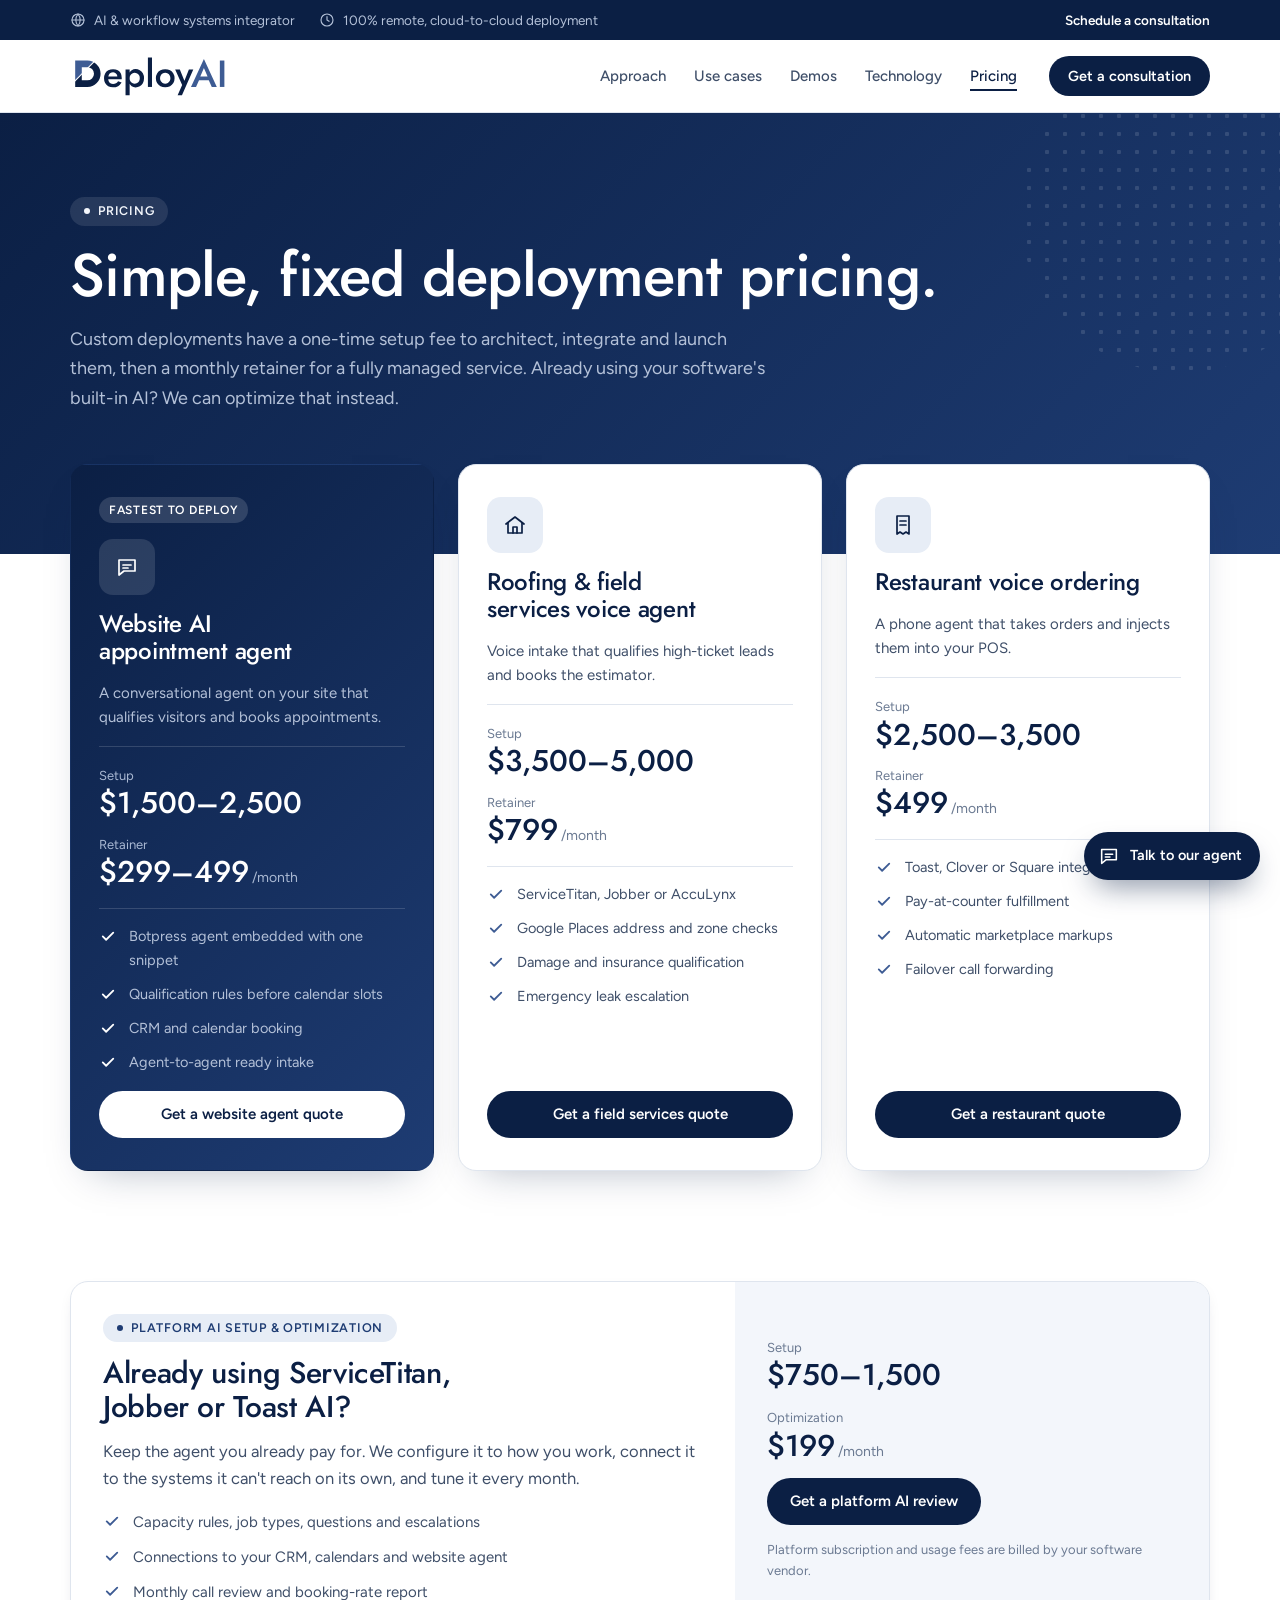
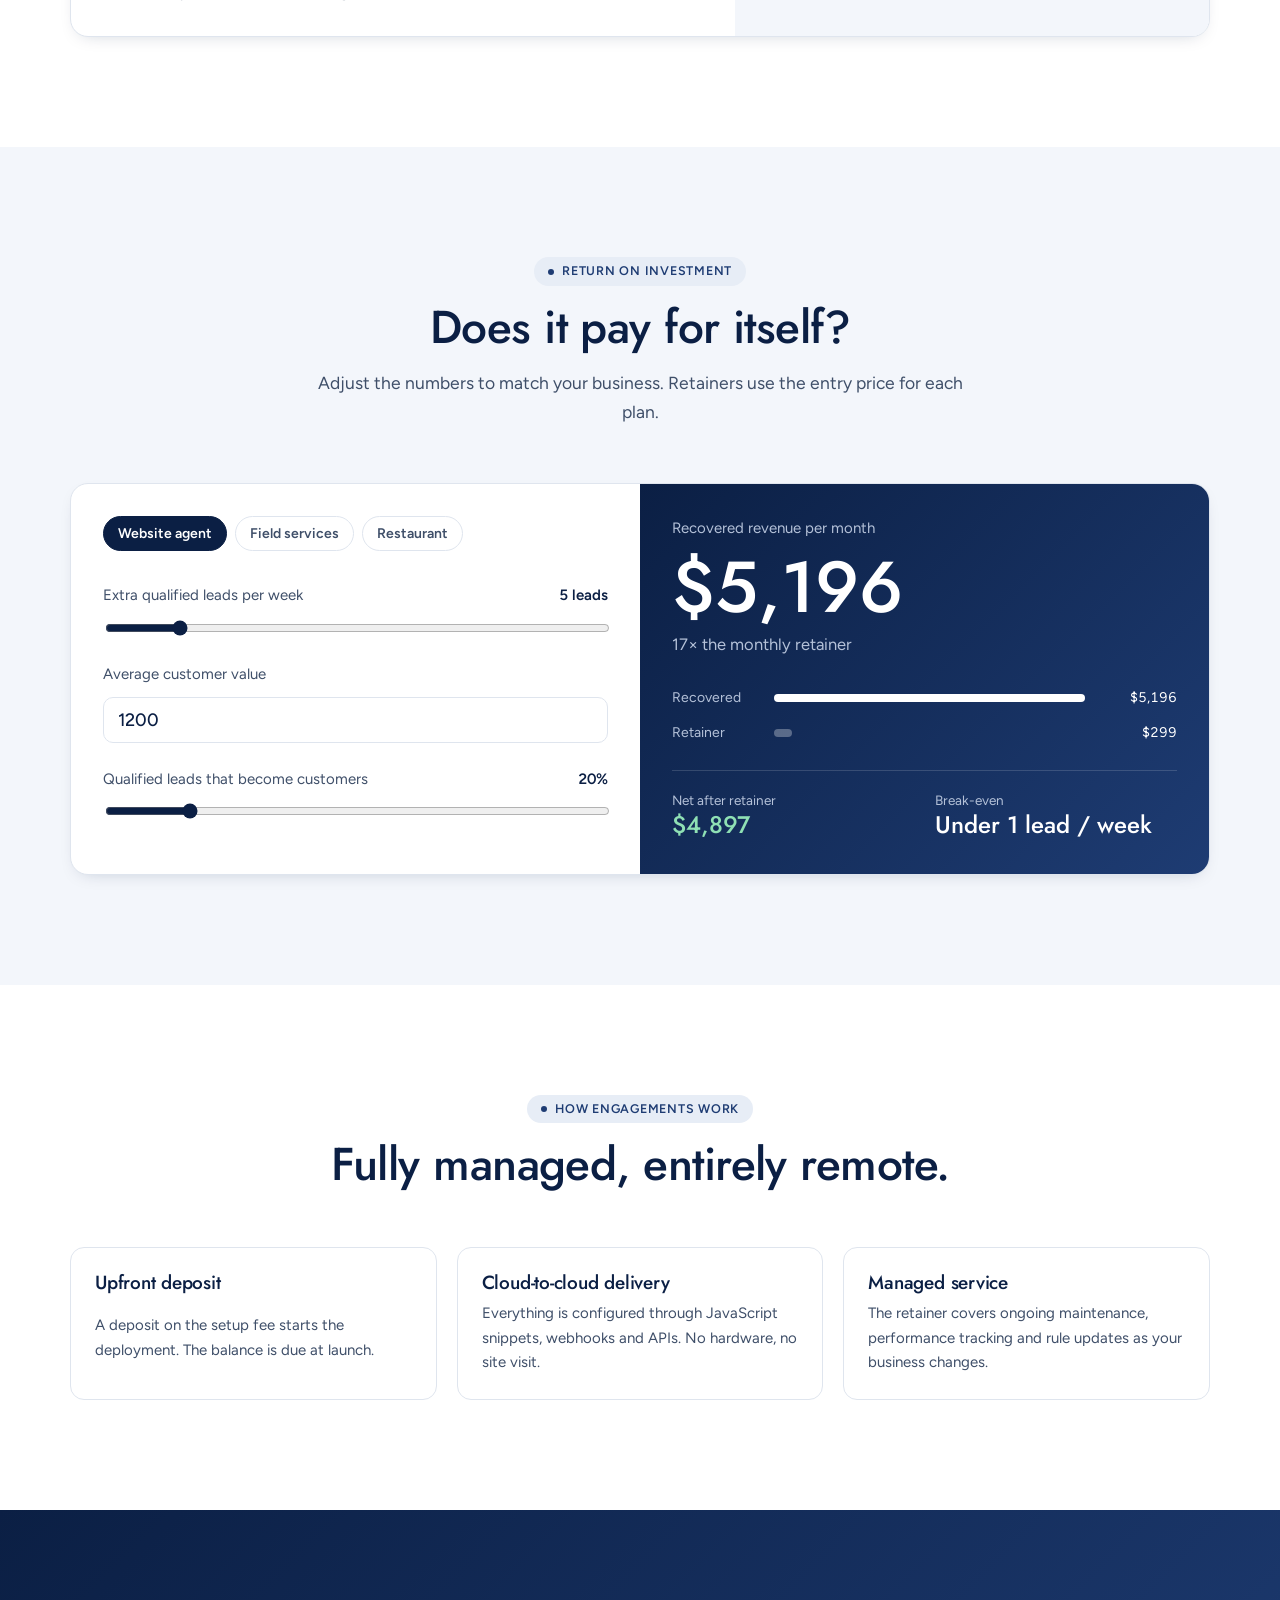
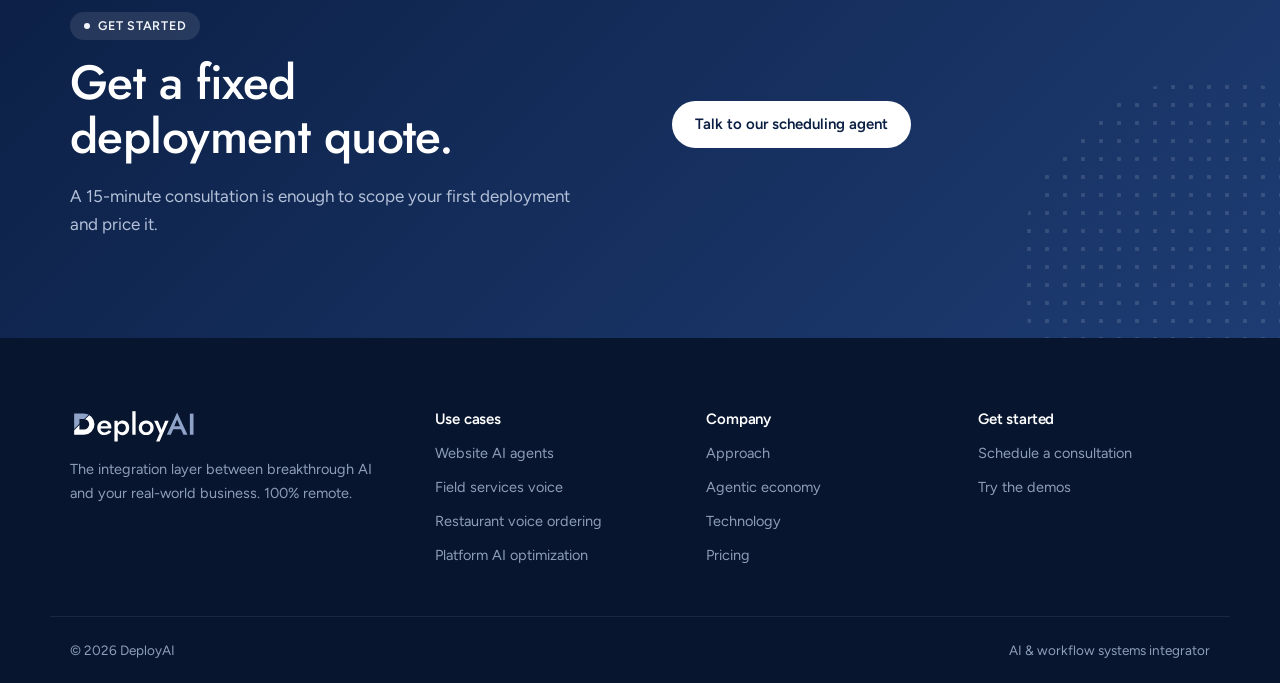
==== pricing.html @ 4a36bbd8 "Add DeployAI website pages, styles, script and README" ====
<!doctype html>
<html lang="en">
<head>
<meta charset="utf-8">
<meta name="viewport" content="width=device-width, initial-scale=1">
<title>Pricing · DeployAI</title>
<meta name="description" content="DeployAI pricing: a one-time setup fee and a monthly retainer for website AI agents and voice agents.">
<link rel="preconnect" href="https://fonts.googleapis.com">
<link rel="preconnect" href="https://fonts.gstatic.com" crossorigin>
<link rel="stylesheet" href="https://fonts.googleapis.com/css2?family=Jost:wght@400..600&family=Figtree:wght@400;500;600&family=Courier+Prime:wght@400;700&display=swap">
<link rel="stylesheet" href="styles.css">
<link rel="icon" href="favicon.ico" sizes="any">
<link rel="icon" type="image/svg+xml" href="assets/deployai-mark.svg">
<link rel="apple-touch-icon" href="assets/apple-touch-icon.png">
<meta name="theme-color" content="#0B1F44">
<meta property="og:site_name" content="DeployAI">
<meta property="og:type" content="website">
<meta property="og:title" content="Pricing · DeployAI">
<meta property="og:description" content="DeployAI pricing: a one-time setup fee and a monthly retainer for website AI agents and voice agents.">
<meta property="og:image" content="https://nglungfai.github.io/deployai/assets/og-image.png">
<meta name="twitter:card" content="summary_large_image">
</head>
<body>
<svg width="0" height="0" style="position:absolute" aria-hidden="true">
  <symbol id="i-arch" viewBox="0 0 24 24"><rect x="3" y="4" width="18" height="16" rx="2"/><path d="M3 9h18M9 9v11"/></symbol>
  <symbol id="i-plug" viewBox="0 0 24 24"><path d="M9 3v5M15 3v5M6 8h12v3a6 6 0 0 1-12 0zM12 17v4"/></symbol>
  <symbol id="i-graph" viewBox="0 0 24 24"><circle cx="5" cy="6" r="2"/><circle cx="5" cy="18" r="2"/><circle cx="19" cy="12" r="2.5"/><path d="M7 6.5l9.8 4.6M7 17.5l9.8-4.6"/></symbol>
  <symbol id="i-gauge" viewBox="0 0 24 24"><path d="M4 18a8 8 0 1 1 16 0"/><path d="M12 18l4-6"/></symbol>
  <symbol id="i-chat" viewBox="0 0 24 24"><path d="M4 5h16v11H9l-5 4z"/><path d="M8 10h8M8 13h5"/></symbol>
  <symbol id="i-phone" viewBox="0 0 24 24"><path d="M5 3h4l2 5-2.5 1.5a11 11 0 0 0 6 6L16 13l5 2v4a2 2 0 0 1-2 2A16 16 0 0 1 3 5a2 2 0 0 1 2-2z"/></symbol>
  <symbol id="i-home" viewBox="0 0 24 24"><path d="M3 11l9-7 9 7"/><path d="M5 10v10h14V10"/><path d="M10 20v-6h4v6"/></symbol>
  <symbol id="i-receipt" viewBox="0 0 24 24"><path d="M6 3h12v18l-3-2-3 2-3-2-3 2z"/><path d="M9 8h6M9 12h6"/></symbol>
  <symbol id="i-check" viewBox="0 0 24 24"><path d="M5 12.5l4.5 4.5L19 7.5"/></symbol>
  <symbol id="i-agent" viewBox="0 0 24 24"><rect x="2.5" y="7" width="7" height="10" rx="2"/><rect x="14.5" y="7" width="7" height="10" rx="2"/><path d="M9.5 10h5M9.5 14h5"/></symbol>
  <symbol id="i-calendar" viewBox="0 0 24 24"><rect x="3" y="5" width="18" height="16" rx="2"/><path d="M3 10h18M8 3v4M16 3v4"/></symbol>
  <symbol id="i-cpu" viewBox="0 0 24 24"><rect x="6" y="6" width="12" height="12" rx="2"/><path d="M9 2v4M15 2v4M9 18v4M15 18v4M2 9h4M2 15h4M18 9h4M18 15h4"/></symbol>
  <symbol id="i-layers" viewBox="0 0 24 24"><path d="M12 3l9 5-9 5-9-5z"/><path d="M3 13l9 5 9-5"/></symbol>
  <symbol id="i-clock" viewBox="0 0 24 24"><circle cx="12" cy="12" r="9"/><path d="M12 7v5l3 2"/></symbol>
  <symbol id="i-globe" viewBox="0 0 24 24"><circle cx="12" cy="12" r="9"/><path d="M3 12h18M12 3a14 14 0 0 1 0 18M12 3a14 14 0 0 0 0 18"/></symbol>
  <symbol id="i-down" viewBox="0 0 24 24"><path d="M12 4v16M6 14l6 6 6-6"/></symbol>
  <symbol id="i-voicemail" viewBox="0 0 24 24"><circle cx="6.5" cy="12" r="3.5"/><circle cx="17.5" cy="12" r="3.5"/><path d="M6.5 15.5h11"/></symbol>
</svg>

<div class="topbar"><div class="wrap">
  <span><svg class="ic"><use href="#i-globe"/></svg>AI &amp; workflow systems integrator</span>
  <span><svg class="ic"><use href="#i-clock"/></svg>100% remote, cloud-to-cloud deployment</span>
  <a href="index.html#book">Schedule a consultation</a>
</div></div>
<header class="nav">
  <div class="wrap">
    <a class="logo" href="index.html" aria-label="DeployAI home"><svg class="logo-svg" aria-hidden="true" focusable="false" xmlns="http://www.w3.org/2000/svg" viewBox="-6.0 -82.0 422.9 106.0"><defs><clipPath id="Anheavy"><path d="M0 0H52L0 52Z"/></clipPath><clipPath id="Bnheavy"><path d="M55 0H200V200H0V55Z"/></clipPath></defs><g transform="translate(-3.02 -78.08) scale(1.3462)"><path fill-rule="evenodd" d="M8 6H32A26 26 0 0 1 32 58H8ZM21 19H32A13 13 0 0 1 32 45H21Z" fill="#3E5C94" clip-path="url(#Anheavy)"/><path fill-rule="evenodd" d="M8 6H32A26 26 0 0 1 32 58H8ZM21 19H32A13 13 0 0 1 32 45H21Z" fill="#0B1F44" clip-path="url(#Bnheavy)"/></g><path d="M97.025 1.0Q104.97500000000001 1.0 110.70000000000002 -2.125Q116.42500000000001 -5.25 120.05000000000001 -11.450000000000001L110.72500000000001 -15.225000000000001Q108.55000000000001 -11.525 105.25000000000001 -9.7Q101.95000000000002 -7.875 97.525 -7.875Q93.32500000000002 -7.875 90.38750000000002 -9.7Q87.45000000000002 -11.525 85.93750000000001 -14.9875Q84.42500000000001 -18.45 84.45000000000002 -23.375Q84.525 -28.400000000000002 86.03750000000001 -31.800000000000004Q87.55000000000001 -35.2 90.41250000000001 -36.975Q93.275 -38.75 97.4 -38.75Q100.82500000000002 -38.75 103.36250000000001 -37.25Q105.9 -35.75 107.3375 -33.075Q108.775 -30.400000000000002 108.775 -26.725Q108.775 -26.025000000000002 108.45 -24.987500000000004Q108.125 -23.950000000000003 107.75 -23.35L111.10000000000001 -27.950000000000003H79.95000000000002V-20.5H120.35000000000001Q120.4 -20.925 120.4375 -21.8Q120.47500000000001 -22.675 120.47500000000001 -23.525000000000002Q120.47500000000001 -30.875 117.76250000000002 -36.1375Q115.05000000000001 -41.400000000000006 109.92500000000001 -44.2Q104.80000000000001 -47.0 97.525 -47.0Q90.22500000000001 -47.0 84.8125 -44.0375Q79.4 -41.075 76.4375 -35.6875Q73.47500000000001 -30.3 73.47500000000001 -23.0Q73.47500000000001 -15.8 76.4 -10.412500000000001Q79.325 -5.025 84.65 -2.0125Q89.97500000000001 1.0 97.025 1.0Z" fill="#0B1F44" transform="translate(10.68 0)"/><path d="M141.375 22.0V-46.0H130.5V22.0ZM179.5 -23.0Q179.5 -30.75 176.3875 -36.1375Q173.275 -41.525000000000006 168.2 -44.3875Q163.125 -47.25 157.075 -47.25Q151.25 -47.25 146.9 -44.2875Q142.55 -41.325 140.16250000000002 -35.9125Q137.775 -30.5 137.775 -23.0Q137.775 -15.600000000000001 140.16250000000002 -10.137500000000001Q142.55 -4.675 146.9 -1.7125Q151.25 1.25 157.075 1.25Q163.125 1.25 168.2 -1.6125000000000003Q173.275 -4.4750000000000005 176.3875 -9.912500000000001Q179.5 -15.350000000000001 179.5 -23.0ZM168.275 -23.0Q168.275 -18.400000000000002 166.3875 -15.175Q164.5 -11.950000000000001 161.375 -10.287500000000001Q158.25 -8.625 154.45 -8.625Q151.325 -8.625 148.3 -10.2625Q145.275 -11.9 143.325 -15.1125Q141.375 -18.325 141.375 -23.0Q141.375 -27.675 143.325 -30.887500000000003Q145.275 -34.1 148.3 -35.7375Q151.325 -37.375 154.45 -37.375Q158.25 -37.375 161.375 -35.712500000000006Q164.5 -34.050000000000004 166.3875 -30.837500000000002Q168.275 -27.625 168.275 -23.0Z" fill="#0B1F44" transform="translate(10.68 0)"/><path d="M189.775 -78.0V0.0H200.65V-78.0Z" fill="#0B1F44" transform="translate(10.68 0)"/><path d="M210.875 -23.0Q210.875 -15.975000000000001 214.1375 -10.537500000000001Q217.4 -5.1000000000000005 223.025 -2.0500000000000003Q228.65 1.0 235.675 1.0Q242.775 1.0 248.3625 -2.0500000000000003Q253.95 -5.1000000000000005 257.2125 -10.537500000000001Q260.475 -15.975000000000001 260.475 -23.0Q260.475 -30.125 257.2125 -35.525000000000006Q253.95 -40.925000000000004 248.3625 -43.97500000000001Q242.775 -47.025000000000006 235.675 -47.025000000000006Q228.65 -47.025000000000006 223.025 -43.97500000000001Q217.4 -40.925000000000004 214.1375 -35.525000000000006Q210.875 -30.125 210.875 -23.0ZM221.975 -23.0Q221.975 -27.3 223.7875 -30.5875Q225.6 -33.875 228.7 -35.7Q231.8 -37.525 235.675 -37.525Q239.55 -37.525 242.65 -35.7Q245.75 -33.875 247.5625 -30.5875Q249.375 -27.3 249.375 -23.0Q249.375 -18.7 247.5625 -15.45Q245.75 -12.200000000000001 242.65 -10.350000000000001Q239.55 -8.5 235.675 -8.5Q231.8 -8.5 228.7 -10.350000000000001Q225.6 -12.200000000000001 223.7875 -15.45Q221.975 -18.7 221.975 -23.0Z" fill="#0B1F44" transform="translate(10.68 0)"/><path d="M310.02500000000003 -46.0H298.40000000000003L284.00000000000006 -9.925L289.1 -9.625L274.40000000000003 -46.0H262.02500000000003L280.55 -5.375L268.52500000000003 22.0H280.02500000000003Z" fill="#0B1F44" transform="translate(10.68 0)"/><path d="M319.9 -18.0H356.9L354.65 -27.950000000000003H322.15ZM338.2 -50.2 349.35 -24.225 349.575 -21.3 359.075 0.0H372.45L338.2 -73.875L303.95 0.0H317.325L327.025 -21.925L327.2 -24.525000000000002Z" fill="#3E5C94" transform="translate(10.68 0)"/><path d="M380.45000000000005 -70.0V0.0H392.45000000000005V-70.0Z" fill="#3E5C94" transform="translate(10.68 0)"/></svg></a>
    <ul>
      <li><a href="index.html#approach">Approach</a></li>
      <li><a href="index.html#use-cases">Use cases</a></li>
      <li><a href="index.html#demos">Demos</a></li>
      <li><a href="index.html#technology">Technology</a></li>
      <li><a href="pricing.html" aria-current="page">Pricing</a></li>
    </ul>
    <a class="btn btn-navy" href="index.html#book">Get a consultation</a>
  </div>
</header>

<main>
<section class="page-hero on-navy">
  <div class="wrap">
    <span class="pill">Pricing</span>
    <h1>Simple, fixed deployment pricing.</h1>
    <p>Custom deployments have a one-time setup fee to architect, integrate and launch them, then a monthly retainer for a fully managed service. Already using your software's built-in AI? We can optimize that instead.</p>
  </div>
</section>

<section class="sec" style="padding-top:0">
  <div class="wrap">
    <div class="tiers">
      <article class="tier hi">
        <span class="flag">Fastest to deploy</span>
        <span class="tile"><svg class="ic"><use href="#i-chat"/></svg></span>
        <h2>Website AI appointment agent</h2>
        <p class="for">A conversational agent on your site that qualifies visitors and books appointments.</p>
        <div class="figs">
          <div><span>Setup</span><strong>$1,500–2,500</strong></div>
          <div><span>Retainer</span><strong>$299–499</strong><small> /month</small></div>
        </div>
        <ul>
          <li><svg class="ic"><use href="#i-check"/></svg>Botpress agent embedded with one snippet</li>
          <li><svg class="ic"><use href="#i-check"/></svg>Qualification rules before calendar slots</li>
          <li><svg class="ic"><use href="#i-check"/></svg>CRM and calendar booking</li>
          <li><svg class="ic"><use href="#i-check"/></svg>Agent-to-agent ready intake</li>
        </ul>
        <a class="btn btn-white" href="index.html#book">Get a website agent quote</a>
      </article>
      <article class="tier">
        <span class="tile"><svg class="ic"><use href="#i-home"/></svg></span>
        <h2>Roofing &amp; field services voice agent</h2>
        <p class="for">Voice intake that qualifies high-ticket leads and books the estimator.</p>
        <div class="figs">
          <div><span>Setup</span><strong>$3,500–5,000</strong></div>
          <div><span>Retainer</span><strong>$799</strong><small> /month</small></div>
        </div>
        <ul>
          <li><svg class="ic"><use href="#i-check"/></svg>ServiceTitan, Jobber or AccuLynx</li>
          <li><svg class="ic"><use href="#i-check"/></svg>Google Places address and zone checks</li>
          <li><svg class="ic"><use href="#i-check"/></svg>Damage and insurance qualification</li>
          <li><svg class="ic"><use href="#i-check"/></svg>Emergency leak escalation</li>
        </ul>
        <a class="btn btn-navy" href="index.html#book">Get a field services quote</a>
      </article>
      <article class="tier">
        <span class="tile"><svg class="ic"><use href="#i-receipt"/></svg></span>
        <h2>Restaurant voice ordering</h2>
        <p class="for">A phone agent that takes orders and injects them into your POS.</p>
        <div class="figs">
          <div><span>Setup</span><strong>$2,500–3,500</strong></div>
          <div><span>Retainer</span><strong>$499</strong><small> /month</small></div>
        </div>
        <ul>
          <li><svg class="ic"><use href="#i-check"/></svg>Toast, Clover or Square integration</li>
          <li><svg class="ic"><use href="#i-check"/></svg>Pay-at-counter fulfillment</li>
          <li><svg class="ic"><use href="#i-check"/></svg>Automatic marketplace markups</li>
          <li><svg class="ic"><use href="#i-check"/></svg>Failover call forwarding</li>
        </ul>
        <a class="btn btn-navy" href="index.html#book">Get a restaurant quote</a>
      </article>
    </div>
  </div>
</section>

<section class="sec" id="platform" style="padding-top:0">
  <div class="wrap">
    <article class="platform-card">
      <div class="pc-copy">
        <span class="pill">Platform AI setup &amp; optimization</span>
        <h2>Already using ServiceTitan, Jobber or Toast AI?</h2>
        <p>Keep the agent you already pay for. We configure it to how you work, connect it to the systems it can't reach on its own, and tune it every month.</p>
        <ul>
          <li><svg class="ic"><use href="#i-check"/></svg>Capacity rules, job types, questions and escalations</li>
          <li><svg class="ic"><use href="#i-check"/></svg>Connections to your CRM, calendars and website agent</li>
          <li><svg class="ic"><use href="#i-check"/></svg>Monthly call review and booking-rate report</li>
        </ul>
      </div>
      <div class="pc-price">
        <div><span>Setup</span><strong>$750–1,500</strong></div>
        <div><span>Optimization</span><strong>$199</strong><small> /month</small></div>
        <a class="btn btn-navy" href="index.html#book">Get a platform AI review</a>
        <p class="pc-note">Platform subscription and usage fees are billed by your software vendor.</p>
      </div>
    </article>
  </div>
</section>

<section class="sec tint" id="roi">
  <div class="wrap">
    <div class="center-head">
      <span class="pill">Return on investment</span>
      <h2>Does it pay for itself?</h2>
      <p>Adjust the numbers to match your business. Retainers use the entry price for each plan.</p>
    </div>
    <div class="roi-card" data-roi-state="positive">
      <div class="inputs">
        <div class="vtabs" role="group" aria-label="Choose a scenario">
          <button type="button" data-vt="website" aria-pressed="true">Website agent</button>
          <button type="button" data-vt="roofing" aria-pressed="false">Field services</button>
          <button type="button" data-vt="restaurant" aria-pressed="false">Restaurant</button>
        </div>
        <div class="field"><label for="roi-calls"><span data-roi-label="calls">Missed calls recovered per week</span> <output data-roi="calls-out"></output></label><input id="roi-calls" type="range" min="1" max="30" step="1"></div>
        <div class="field"><label for="roi-ticket"><span data-roi-label="ticket">Average ticket</span></label><input id="roi-ticket" type="number" min="0" inputmode="numeric"></div>
        <div class="field"><label for="roi-conv"><span data-roi-label="conv">Conversion</span> <output data-roi="conv-out"></output></label><input id="roi-conv" type="range" min="5" max="100" step="5"></div>
      </div>
      <div class="result">
        <p class="lbl">Recovered revenue per month</p>
        <div class="big" data-roi="recovered"></div>
        <p class="sub"><span data-roi="multiple"></span> the monthly retainer</p>
        <div class="bars">
          <div data-roi-bar="recovered"><span>Recovered</span><i></i><em data-roi="recovered"></em></div>
          <div data-roi-bar="retainer"><span>Retainer</span><i></i><em data-roi="retainer"></em></div>
        </div>
        <div class="kpis">
          <div><span>Net after retainer</span><strong data-roi="net"></strong></div>
          <div><span>Break-even</span><strong data-roi="breakeven"></strong></div>
        </div>
      </div>
    </div>
  </div>
</section>

<section class="sec" id="terms">
  <div class="wrap">
    <div class="center-head">
      <span class="pill">How engagements work</span>
      <h2>Fully managed, entirely remote.</h2>
    </div>
    <div class="terms">
      <div class="term"><h3>Upfront deposit</h3><p>A deposit on the setup fee starts the deployment. The balance is due at launch.</p></div>
      <div class="term"><h3>Cloud-to-cloud delivery</h3><p>Everything is configured through JavaScript snippets, webhooks and APIs. No hardware, no site visit.</p></div>
      <div class="term"><h3>Managed service</h3><p>The retainer covers ongoing maintenance, performance tracking and rule updates as your business changes.</p></div>
    </div>
  </div>
</section>

<section class="cta on-navy">
  <div class="wrap">
    <div class="copy">
      <span class="pill">Get started</span>
      <h2>Get a fixed deployment quote.</h2>
      <p>A 15-minute consultation is enough to scope your first deployment and price it.</p>
    </div>
    <div style="align-self:center"><a class="btn btn-white" href="index.html#book">Talk to our scheduling agent</a></div>
  </div>
</section>
</main>

<footer>
  <div class="wrap top">
    <div class="about"><a class="logo" href="index.html" aria-label="DeployAI home"><svg class="logo-svg" aria-hidden="true" focusable="false" xmlns="http://www.w3.org/2000/svg" viewBox="-6.0 -82.0 422.9 106.0"><defs><clipPath id="Afheavyw"><path d="M0 0H52L0 52Z"/></clipPath><clipPath id="Bfheavyw"><path d="M55 0H200V200H0V55Z"/></clipPath></defs><g transform="translate(-3.02 -78.08) scale(1.3462)"><path fill-rule="evenodd" d="M8 6H32A26 26 0 0 1 32 58H8ZM21 19H32A13 13 0 0 1 32 45H21Z" fill="#8EA3C7" clip-path="url(#Afheavyw)"/><path fill-rule="evenodd" d="M8 6H32A26 26 0 0 1 32 58H8ZM21 19H32A13 13 0 0 1 32 45H21Z" fill="#FFFFFF" clip-path="url(#Bfheavyw)"/></g><path d="M97.025 1.0Q104.97500000000001 1.0 110.70000000000002 -2.125Q116.42500000000001 -5.25 120.05000000000001 -11.450000000000001L110.72500000000001 -15.225000000000001Q108.55000000000001 -11.525 105.25000000000001 -9.7Q101.95000000000002 -7.875 97.525 -7.875Q93.32500000000002 -7.875 90.38750000000002 -9.7Q87.45000000000002 -11.525 85.93750000000001 -14.9875Q84.42500000000001 -18.45 84.45000000000002 -23.375Q84.525 -28.400000000000002 86.03750000000001 -31.800000000000004Q87.55000000000001 -35.2 90.41250000000001 -36.975Q93.275 -38.75 97.4 -38.75Q100.82500000000002 -38.75 103.36250000000001 -37.25Q105.9 -35.75 107.3375 -33.075Q108.775 -30.400000000000002 108.775 -26.725Q108.775 -26.025000000000002 108.45 -24.987500000000004Q108.125 -23.950000000000003 107.75 -23.35L111.10000000000001 -27.950000000000003H79.95000000000002V-20.5H120.35000000000001Q120.4 -20.925 120.4375 -21.8Q120.47500000000001 -22.675 120.47500000000001 -23.525000000000002Q120.47500000000001 -30.875 117.76250000000002 -36.1375Q115.05000000000001 -41.400000000000006 109.92500000000001 -44.2Q104.80000000000001 -47.0 97.525 -47.0Q90.22500000000001 -47.0 84.8125 -44.0375Q79.4 -41.075 76.4375 -35.6875Q73.47500000000001 -30.3 73.47500000000001 -23.0Q73.47500000000001 -15.8 76.4 -10.412500000000001Q79.325 -5.025 84.65 -2.0125Q89.97500000000001 1.0 97.025 1.0Z" fill="#FFFFFF" transform="translate(10.68 0)"/><path d="M141.375 22.0V-46.0H130.5V22.0ZM179.5 -23.0Q179.5 -30.75 176.3875 -36.1375Q173.275 -41.525000000000006 168.2 -44.3875Q163.125 -47.25 157.075 -47.25Q151.25 -47.25 146.9 -44.2875Q142.55 -41.325 140.16250000000002 -35.9125Q137.775 -30.5 137.775 -23.0Q137.775 -15.600000000000001 140.16250000000002 -10.137500000000001Q142.55 -4.675 146.9 -1.7125Q151.25 1.25 157.075 1.25Q163.125 1.25 168.2 -1.6125000000000003Q173.275 -4.4750000000000005 176.3875 -9.912500000000001Q179.5 -15.350000000000001 179.5 -23.0ZM168.275 -23.0Q168.275 -18.400000000000002 166.3875 -15.175Q164.5 -11.950000000000001 161.375 -10.287500000000001Q158.25 -8.625 154.45 -8.625Q151.325 -8.625 148.3 -10.2625Q145.275 -11.9 143.325 -15.1125Q141.375 -18.325 141.375 -23.0Q141.375 -27.675 143.325 -30.887500000000003Q145.275 -34.1 148.3 -35.7375Q151.325 -37.375 154.45 -37.375Q158.25 -37.375 161.375 -35.712500000000006Q164.5 -34.050000000000004 166.3875 -30.837500000000002Q168.275 -27.625 168.275 -23.0Z" fill="#FFFFFF" transform="translate(10.68 0)"/><path d="M189.775 -78.0V0.0H200.65V-78.0Z" fill="#FFFFFF" transform="translate(10.68 0)"/><path d="M210.875 -23.0Q210.875 -15.975000000000001 214.1375 -10.537500000000001Q217.4 -5.1000000000000005 223.025 -2.0500000000000003Q228.65 1.0 235.675 1.0Q242.775 1.0 248.3625 -2.0500000000000003Q253.95 -5.1000000000000005 257.2125 -10.537500000000001Q260.475 -15.975000000000001 260.475 -23.0Q260.475 -30.125 257.2125 -35.525000000000006Q253.95 -40.925000000000004 248.3625 -43.97500000000001Q242.775 -47.025000000000006 235.675 -47.025000000000006Q228.65 -47.025000000000006 223.025 -43.97500000000001Q217.4 -40.925000000000004 214.1375 -35.525000000000006Q210.875 -30.125 210.875 -23.0ZM221.975 -23.0Q221.975 -27.3 223.7875 -30.5875Q225.6 -33.875 228.7 -35.7Q231.8 -37.525 235.675 -37.525Q239.55 -37.525 242.65 -35.7Q245.75 -33.875 247.5625 -30.5875Q249.375 -27.3 249.375 -23.0Q249.375 -18.7 247.5625 -15.45Q245.75 -12.200000000000001 242.65 -10.350000000000001Q239.55 -8.5 235.675 -8.5Q231.8 -8.5 228.7 -10.350000000000001Q225.6 -12.200000000000001 223.7875 -15.45Q221.975 -18.7 221.975 -23.0Z" fill="#FFFFFF" transform="translate(10.68 0)"/><path d="M310.02500000000003 -46.0H298.40000000000003L284.00000000000006 -9.925L289.1 -9.625L274.40000000000003 -46.0H262.02500000000003L280.55 -5.375L268.52500000000003 22.0H280.02500000000003Z" fill="#FFFFFF" transform="translate(10.68 0)"/><path d="M319.9 -18.0H356.9L354.65 -27.950000000000003H322.15ZM338.2 -50.2 349.35 -24.225 349.575 -21.3 359.075 0.0H372.45L338.2 -73.875L303.95 0.0H317.325L327.025 -21.925L327.2 -24.525000000000002Z" fill="#8EA3C7" transform="translate(10.68 0)"/><path d="M380.45000000000005 -70.0V0.0H392.45000000000005V-70.0Z" fill="#8EA3C7" transform="translate(10.68 0)"/></svg></a><p>The integration layer between breakthrough AI and your real-world business. 100% remote.</p></div>
    <div><h4>Use cases</h4><ul><li><a href="index.html#use-cases">Website AI agents</a></li><li><a href="index.html#use-cases">Field services voice</a></li><li><a href="index.html#use-cases">Restaurant voice ordering</a></li><li><a href="index.html#platform-ai">Platform AI optimization</a></li></ul></div>
    <div><h4>Company</h4><ul><li><a href="index.html#approach">Approach</a></li><li><a href="index.html#a2a">Agentic economy</a></li><li><a href="index.html#technology">Technology</a></li><li><a href="pricing.html">Pricing</a></li></ul></div>
    <div><h4>Get started</h4><ul><li><a href="index.html#book">Schedule a consultation</a></li><li><a href="index.html#demos">Try the demos</a></li></ul></div>
  </div>
  <div class="wrap base"><span>© 2026 DeployAI</span><span>AI &amp; workflow systems integrator</span></div>
</footer>
<a class="launcher" href="index.html#book"><svg class="ic"><use href="#i-chat"/></svg>Talk to our agent</a>
<script src="deployai.js"></script>
</body>
</html>
---- styles.css ----
/* DeployAI v3: agency-style layout (rounded cards, centered section heads, angled navy band) in the navy-and-white scheme. */
:root{
  --navy:#0B1F44; --navy-2:#132B57; --navy-3:#1E3C73; --steel:#3E5C94;
  --bg:#FFFFFF; --tint:#F3F6FB; --tint-2:#E7EDF6; --line:#DFE5EE;
  --ink:#0B1F44; --text:#3F4F69; --muted:#6B7A92;
  --on-navy:#F3F6FB; --on-navy-muted:#B4C1D8;
  --ok:#1D7F52; --warn:#A85A16;
  --grad:linear-gradient(135deg,#0B1F44 0%,#1E3C73 100%);
  --shadow:0 18px 40px -22px rgba(11,31,68,.35);
  --shadow-sm:0 6px 18px -10px rgba(11,31,68,.25);
  --r:14px;
  --f-display:"Jost","Futura","Avenir Next","Century Gothic",sans-serif;
  --f-body:"Figtree",system-ui,-apple-system,"Segoe UI",sans-serif;
  --f-mono:"Courier Prime","Courier New",Courier,monospace;
  --wrap:1180px;
  color-scheme:light;
}
*{box-sizing:border-box}
[hidden]{display:none!important}
q{quotes:none}
html{scroll-behavior:smooth}
@media (prefers-reduced-motion:reduce){html{scroll-behavior:auto}*{animation:none!important;transition:none!important}}
body{margin:0;background:var(--bg);color:var(--text);font:16.5px/1.65 var(--f-body);-webkit-font-smoothing:antialiased}
a{color:inherit}
img,svg{max-width:100%}
h1,h2,h3,h4{font-family:var(--f-display);font-weight:500;color:var(--ink);line-height:1.12;margin:0;letter-spacing:-.012em;text-wrap:balance}
p{margin:0}
.wrap{max-width:var(--wrap);margin:0 auto;padding-left:max(20px,env(safe-area-inset-left,0px));padding-right:max(20px,env(safe-area-inset-right,0px))}
:focus-visible{outline:2px solid var(--steel);outline-offset:3px}
.ic{width:24px;height:24px;fill:none;stroke:currentColor;stroke-width:1.7;stroke-linecap:round;stroke-linejoin:round}

/* Buttons and pills */
.btn{display:inline-flex;align-items:center;gap:10px;font:600 15px/1 var(--f-body);padding:15px 22px;border-radius:999px;text-decoration:none;border:1.5px solid transparent;cursor:pointer;transition:background .15s,border-color .15s,transform .15s}
.btn:hover{transform:translateY(-1px)}
.btn-navy{background:var(--navy);color:#fff}.btn-navy:hover{background:var(--navy-3)}
.btn-line{border-color:var(--line);color:var(--ink);background:#fff}.btn-line:hover{border-color:var(--ink)}
.btn-white{background:#fff;color:var(--navy)}.btn-white:hover{background:var(--tint)}
.btn-ghost{border-color:rgba(255,255,255,.35);color:#fff}.btn-ghost:hover{border-color:#fff}
.pill{display:inline-flex;align-items:center;gap:8px;font:600 12.5px/1 var(--f-body);letter-spacing:.06em;text-transform:uppercase;color:var(--navy-3);background:var(--tint-2);padding:8px 14px;border-radius:999px}
.pill::before{content:"";width:6px;height:6px;border-radius:50%;background:currentColor}
.on-navy .pill{background:rgba(255,255,255,.1);color:var(--on-navy)}

/* Top bar + nav */
.topbar{background:var(--navy);color:var(--on-navy-muted);font-size:13.5px}
.topbar .wrap{display:flex;align-items:center;gap:24px;min-height:40px;flex-wrap:wrap}
.topbar span{display:inline-flex;align-items:center;gap:8px}
.topbar .ic{width:16px;height:16px}
.topbar a{margin-left:auto;color:#fff;font-weight:600;text-decoration:none}
@media (max-width:720px){.topbar span:nth-child(2){display:none}}
header.nav{position:sticky;top:0;z-index:30;background:rgba(255,255,255,.96);backdrop-filter:blur(8px);border-bottom:1px solid var(--line)}
.nav .wrap{display:flex;align-items:center;gap:32px;height:72px}
.logo{display:flex;align-items:center;gap:10px;font:500 25px/1 var(--f-display);letter-spacing:-.015em;color:var(--ink);text-decoration:none}
.logo svg{width:32px;height:32px;flex:none}
.logo .wave{stroke:#fff}
.nav ul{display:flex;gap:28px;list-style:none;margin:0 0 0 auto;padding:0;font-weight:500;font-size:15px;color:var(--text)}
.nav ul a{text-decoration:none}.nav ul a:hover,.nav ul a[aria-current="page"]{color:var(--ink)}
.nav ul a[aria-current="page"]{text-decoration:underline;text-underline-offset:8px;text-decoration-thickness:2px}
.nav .btn{padding:12px 18px;font-size:14.5px}
@media (max-width:980px){.nav ul{display:none}.nav .btn{margin-left:auto}}

/* Hero */
.hero{position:relative;overflow:hidden;background:linear-gradient(180deg,var(--tint) 0%,#fff 100%)}
.hero::before{content:"";position:absolute;right:-80px;top:40px;width:420px;height:420px;background-image:radial-gradient(var(--tint-2) 2px,transparent 2.5px);background-size:18px 18px;border-radius:50%;pointer-events:none}
.hero .wrap{position:relative;display:grid;grid-template-columns:1.05fr .95fr;gap:56px;align-items:center;padding-block:80px 150px}
@media (max-width:960px){.hero .wrap{grid-template-columns:1fr;padding-block:56px 120px}}
.hero h1{font-size:clamp(38px,5vw,62px);margin-top:20px}
.hero h1 .hl{background:linear-gradient(transparent 62%,var(--tint-2) 62%);padding-inline:2px}
.hero .sub{margin-top:22px;font-size:18.5px;max-width:56ch}
.hero .ctas{display:flex;gap:12px;flex-wrap:wrap;margin-top:34px}

/* Browser mockup with chat widget */
.mock{position:relative;min-width:0}
.browser{background:#fff;border-radius:16px;box-shadow:0 40px 80px -40px rgba(11,31,68,.45);border:1px solid var(--line);overflow:hidden}
.browser .bar{display:flex;align-items:center;gap:6px;padding:12px 14px;border-bottom:1px solid var(--line);background:var(--tint)}
.browser .bar i{width:10px;height:10px;border-radius:50%;background:var(--tint-2)}
.browser .bar span{margin-left:12px;flex:1;background:#fff;border:1px solid var(--line);border-radius:999px;font-size:12px;color:var(--muted);padding:4px 12px;white-space:nowrap;overflow:hidden;text-overflow:ellipsis}
.browser .page{position:relative;padding:22px;min-height:340px;background:linear-gradient(160deg,#fff 0%,var(--tint) 100%)}
.browser .fake{max-width:44%}
.browser .fake h5{margin:0;font:500 20px/1.2 var(--f-display);color:var(--ink);max-width:14ch}
.browser .fake .ln{height:8px;border-radius:4px;background:var(--tint-2);margin-top:10px;width:70%}
.browser .fake .ln.s{width:46%}
.browser .fake .old{margin-top:22px;border:1px dashed var(--line);border-radius:8px;padding:10px;font-size:11.5px;color:var(--muted)}
.widget{position:absolute;right:18px;bottom:18px;width:min(270px,78%);background:#fff;border-radius:14px;box-shadow:var(--shadow);border:1px solid var(--line);overflow:hidden;font-size:13px}
.widget header{background:var(--grad);color:#fff;padding:10px 12px;display:flex;align-items:center;gap:8px;font-weight:600}
.widget header b{width:8px;height:8px;border-radius:50%;background:#7AD3A2}
.widget ul{list-style:none;margin:0;padding:10px;display:grid;gap:7px}
.widget li{padding:7px 10px;border-radius:10px;max-width:88%;line-height:1.4}
.widget .b{background:var(--tint);color:var(--ink)}
.widget .u{background:var(--navy);color:#fff;justify-self:end}
.widget .slot{justify-self:start;border:1.5px solid var(--navy);color:var(--navy);font-weight:600;background:#fff}
.chip{position:absolute;display:flex;align-items:center;gap:10px;background:#fff;border-radius:12px;box-shadow:var(--shadow);padding:10px 14px;font-size:13px;color:var(--ink);font-weight:600;border:1px solid var(--line)}
.chip small{display:block;font-weight:500;color:var(--muted);font-size:12px}
.chip .dot{width:30px;height:30px;border-radius:8px;display:grid;place-items:center;background:var(--tint-2);color:var(--navy)}
.chip .dot .ic{width:18px;height:18px}
.chip.c1{left:-22px;top:-26px}
.chip.c2{left:20px;bottom:-26px}
@media (max-width:600px){.chip{display:none}.browser .fake{display:none}.browser .page{min-height:0;padding:14px}.widget{position:static;width:auto;box-shadow:none}}

/* Capability cards overlapping hero */
.caps{position:relative;z-index:2;margin-top:-96px}
.caps .grid{display:grid;grid-template-columns:repeat(4,minmax(0,1fr));gap:0;background:#fff;border-radius:var(--r);box-shadow:var(--shadow);overflow:hidden;border:1px solid var(--line)}
@media (max-width:960px){.caps .grid{grid-template-columns:1fr 1fr}}
@media (max-width:560px){.caps .grid{grid-template-columns:1fr}}
.cap{padding:30px 26px;border-right:1px solid var(--line);min-width:0}
.cap:last-child{border-right:0}
.cap .tile{width:52px;height:52px;border-radius:12px;display:grid;place-items:center;background:var(--tint-2);color:var(--navy)}
.cap h3{font-size:20px;margin-top:20px}
.cap p{margin-top:10px;font-size:15px}
.cap.hi{background:var(--grad);color:var(--on-navy-muted);border-color:transparent}
.cap.hi h3{color:#fff}
.cap.hi .tile{background:rgba(255,255,255,.12);color:#fff}
@media (max-width:960px){.cap{border-bottom:1px solid var(--line)}}

/* Section scaffolding */
.sec{padding-block:110px}
.sec.tint{background:var(--tint)}
.center-head{display:grid;justify-items:center;text-align:center;gap:16px;max-width:760px;margin:0 auto 56px}
.center-head h2,.split h2{font-size:clamp(30px,3.8vw,46px)}
.center-head p{max-width:62ch;font-size:17.5px}

/* About split */
.split{display:grid;grid-template-columns:1fr 1fr;gap:72px;align-items:center}
@media (max-width:960px){.split{grid-template-columns:1fr;gap:48px}}
.split .copy{display:grid;gap:18px;justify-items:start}
.split .copy > p{font-size:17px}
.checks{list-style:none;margin:6px 0 4px;padding:0;display:grid;gap:14px}
.checks li{display:grid;grid-template-columns:28px 1fr;gap:12px;align-items:start}
.checks .ok{width:28px;height:28px;border-radius:50%;background:var(--tint-2);color:var(--navy);display:grid;place-items:center}
.checks .ok .ic{width:16px;height:16px;stroke-width:2.4}
.checks b{color:var(--ink);font-weight:600;display:block}
.flow{position:relative;background:var(--tint);border-radius:20px;padding:34px;display:grid;gap:14px;min-width:0}
.flow .row{display:flex;flex-wrap:wrap;gap:8px}
.flow .lbl{font:600 12.5px var(--f-body);letter-spacing:.06em;text-transform:uppercase;color:var(--muted)}
.flow .tool{background:#fff;border:1px solid var(--line);border-radius:999px;padding:7px 13px;font-size:14px;color:var(--ink);font-weight:500}
.flow .layer{background:var(--grad);color:#fff;border-radius:14px;padding:20px 22px;display:grid;gap:6px;box-shadow:var(--shadow)}
.flow .layer strong{font:500 21px/1.2 var(--f-display)}
.flow .layer span{color:var(--on-navy-muted);font-size:14.5px}
.flow .arrow{justify-self:center;color:var(--steel)}
.flow .badge{position:absolute;right:-18px;top:-22px;background:#fff;border-radius:14px;box-shadow:var(--shadow);padding:14px 18px;display:grid;gap:2px;border:1px solid var(--line)}
.flow .badge strong{font:500 30px/1 var(--f-display);color:var(--ink)}
.flow .badge span{font-size:13px;color:var(--muted)}
@media (max-width:600px){.flow .badge{position:static;justify-self:start}}

/* Angled A2A band */
.a2a{position:relative;background:var(--tint)}
.a2a .grid{display:grid;grid-template-columns:1.05fr .95fr;min-height:480px}
@media (max-width:960px){.a2a .grid{grid-template-columns:1fr}}
.a2a .panel{background:var(--grad);color:var(--on-navy-muted);clip-path:polygon(0 0,100% 0,88% 100%,0 100%);padding-block:96px;padding-right:12%;padding-left:max(20px,calc((100vw - var(--wrap))/2 + 20px));display:grid;align-content:center;gap:20px}
@media (max-width:960px){.a2a .panel{clip-path:none;padding-right:max(20px,env(safe-area-inset-right,0px))}}
.a2a .panel h2{color:#fff;font-size:clamp(32px,4vw,50px)}
.a2a .panel p{font-size:17px;max-width:52ch}
.a2a .panel .stat{display:flex;gap:16px;align-items:center;margin-top:10px;padding-top:22px;border-top:1px solid rgba(255,255,255,.15)}
.a2a .panel .stat strong{font:500 40px/1 var(--f-display);color:#fff}
.a2a .panel .stat span{font-size:14.5px;max-width:30ch}
.a2a .items{display:grid;align-content:center;gap:34px;padding-block:72px;padding-left:40px;padding-right:max(20px,calc((100vw - var(--wrap))/2 + 20px))}
@media (max-width:960px){.a2a .items{padding-left:max(20px,env(safe-area-inset-left,0px))}}
.feat{display:grid;grid-template-columns:60px 1fr;gap:18px;align-items:start}
.feat .tile{width:60px;height:60px;border-radius:16px;background:#fff;box-shadow:var(--shadow-sm);display:grid;place-items:center;color:var(--navy)}
.feat h3{font-size:20px}
.feat p{margin-top:6px;font-size:15.5px}

/* Approach steps */
.steps{list-style:none;margin:0;padding:0;display:grid;grid-template-columns:repeat(3,minmax(0,1fr));gap:28px;position:relative}
.steps::before{content:"";position:absolute;top:44px;left:16%;right:16%;border-top:2px dashed var(--line)}
@media (max-width:860px){.steps{grid-template-columns:1fr}.steps::before{display:none}}
.step{position:relative;background:#fff;border:1px solid var(--line);border-radius:var(--r);padding:30px 28px;text-align:center;display:grid;justify-items:center;gap:14px;box-shadow:var(--shadow-sm)}
.step .num{width:88px;height:88px;border-radius:50%;background:var(--tint);display:grid;place-items:center;font:500 30px/1 var(--f-display);color:var(--navy);border:6px solid #fff;box-shadow:0 0 0 1px var(--line);margin-top:-74px}
.step h3{font-size:22px}
.step p{font-size:15.5px}
.step ul{list-style:none;margin:4px 0 0;padding:0;display:grid;gap:4px;font-size:14px;color:var(--muted)}

/* Use case cards */
.cases{display:grid;grid-template-columns:repeat(3,minmax(0,1fr));gap:24px}
@media (max-width:960px){.cases{grid-template-columns:1fr}}
.case{background:#fff;border:1px solid var(--line);border-radius:var(--r);padding:32px 28px;display:flex;flex-direction:column;gap:14px;box-shadow:var(--shadow-sm);min-width:0}
.case .tile{width:56px;height:56px;border-radius:14px;background:var(--tint-2);color:var(--navy);display:grid;place-items:center}
.case .tag{font:600 12px var(--f-body);letter-spacing:.06em;text-transform:uppercase;color:var(--muted)}
.case h3{font-size:22px}
.case .prob{font-size:15px}
.case ul{list-style:none;margin:4px 0 0;padding:16px 0 0;border-top:1px solid var(--line);display:grid;gap:9px;font-size:14.5px}
.case li{display:grid;grid-template-columns:18px 1fr;gap:8px}
.case li::before{content:"";width:7px;height:7px;border-radius:50%;background:var(--steel);margin-top:.6em}
.case .tools{font-size:13.5px;color:var(--muted)}
.case a.more{margin-top:auto;padding-top:10px;font-weight:600;color:var(--ink);text-underline-offset:4px}
.case.hi{background:var(--grad);border-color:transparent;color:var(--on-navy-muted);box-shadow:var(--shadow)}
.case.hi h3,.case.hi a.more{color:#fff}
.case.hi .tile{background:rgba(255,255,255,.12);color:#fff}
.case.hi .tag{color:#C9D5EA}
.case.hi ul{border-color:rgba(255,255,255,.15)}
.case.hi li::before{background:#fff}
.case.hi .tools{color:#9FB0CF}

/* Demos */
.demos{display:grid;grid-template-columns:.9fr 1.1fr;gap:28px;align-items:start}
@media (max-width:1000px){.demos{grid-template-columns:1fr}}
.panel-card{background:#fff;border:1px solid var(--line);border-radius:var(--r);box-shadow:var(--shadow-sm);overflow:hidden;min-width:0}
.panel-card > header{padding:20px 24px;border-bottom:1px solid var(--line);display:grid;gap:4px}
.panel-card > header h3{font-size:20px}
.panel-card > header p{font-size:14px;color:var(--muted)}
.chat{display:grid;grid-template-rows:auto 1fr auto}
.chat .top{display:flex;align-items:center;gap:10px;background:var(--grad);color:#fff;padding:12px 18px;font-weight:600;font-size:14.5px}
.chat .top b{width:9px;height:9px;border-radius:50%;background:#7AD3A2}
.chat .top span{margin-left:auto;font-weight:500;font-size:12.5px;color:var(--on-navy-muted)}
.chat ol{list-style:none;margin:0;padding:18px;display:grid;gap:10px;align-content:start;height:300px;overflow:auto;background:var(--tint)}
.msg{max-width:84%;padding:10px 14px;border-radius:14px;font-size:14.5px;line-height:1.45}
.msg.bot{background:#fff;color:var(--ink);border:1px solid var(--line);border-bottom-left-radius:4px;justify-self:start}
.msg.user{background:var(--navy);color:#fff;border-bottom-right-radius:4px;justify-self:end}
.msg.typing{display:flex;gap:4px;padding:13px 14px}
.msg.typing i{width:6px;height:6px;border-radius:50%;background:var(--muted);animation:blink 1s infinite}
.msg.typing i:nth-child(2){animation-delay:.15s}.msg.typing i:nth-child(3){animation-delay:.3s}
@keyframes blink{50%{opacity:.25}}
.chat .opts{display:flex;flex-wrap:wrap;gap:8px;padding:14px 18px;border-top:1px solid var(--line);min-height:64px;background:#fff}
.chat .opts button{font:600 14px var(--f-body);border:1.5px solid var(--navy);color:var(--navy);background:#fff;border-radius:999px;padding:8px 14px;cursor:pointer}
.chat .opts button:hover{background:var(--navy);color:#fff}
.chat .opts .restart{border-color:var(--line);color:var(--muted)}
.chat-rec{border-top:1px solid var(--line);padding:16px 18px;display:grid;gap:8px}
.chat-rec h4{font:600 13px var(--f-body);color:var(--muted);letter-spacing:.04em;text-transform:uppercase}
.chat-rec pre{margin:0;font:12.5px/1.5 var(--f-mono);color:var(--text);max-height:170px;overflow:auto;white-space:pre}
.chat-rec p{font-size:13.5px;color:var(--muted)}
.is-booked .chat-rec p{color:var(--ok);font-weight:600}

/* Voice demo */
.vtabs{display:flex;gap:8px;flex-wrap:wrap;padding:16px 24px 0}
.vtabs button{font:600 14px var(--f-body);border:1.5px solid var(--line);color:var(--text);background:#fff;border-radius:999px;padding:8px 14px;cursor:pointer}
.vtabs button[aria-pressed="true"]{background:var(--navy);border-color:var(--navy);color:#fff}
.demo{display:grid;grid-template-columns:1.25fr .75fr}
@media (max-width:760px){.demo{grid-template-columns:1fr}}
.demo-main{padding:20px 24px 24px;min-width:0}
.demo-bar{display:flex;align-items:center;gap:16px;flex-wrap:wrap}
.play{width:52px;height:52px;border-radius:50%;background:var(--navy);color:#fff;border:0;cursor:pointer;display:grid;place-items:center;flex:none;box-shadow:0 0 0 6px var(--tint-2)}
.play svg{width:18px;height:18px}.play .stop{display:none}
.is-playing .play .go{display:none}.is-playing .play .stop{display:block}
.demo-title{font:500 18px/1.25 var(--f-display);color:var(--ink)}
.demo-meta{font-size:13.5px;color:var(--muted)}
.track{flex-basis:100%;display:flex;align-items:center;gap:12px;font-size:13px;color:var(--muted);font-variant-numeric:tabular-nums}
.track .bar{flex:1;height:4px;border-radius:2px;background:var(--tint-2);overflow:hidden}
.track .bar i{display:block;height:100%;width:calc(var(--p,0)*100%);background:var(--navy);transition:width .4s}
.transcript{list-style:none;margin:18px 0 0;padding:0;display:grid;gap:4px;max-height:300px;overflow:auto}
.transcript .line{display:grid;grid-template-columns:112px 1fr;gap:14px;padding:8px 10px;border-radius:8px;font-size:14.5px;color:var(--muted);transition:background .2s,color .2s}
.transcript b{font-weight:600;font-size:13px}
.transcript .line[data-state="past"]{color:var(--text)}
.transcript .line[data-state="now"]{background:var(--tint);color:var(--ink)}
@media (max-width:560px){.transcript .line{grid-template-columns:1fr;gap:0}}
.demo-side{border-left:1px solid var(--line);padding:20px;display:flex;flex-direction:column;gap:10px;min-width:0;background:var(--tint)}
@media (max-width:760px){.demo-side{border-left:0;border-top:1px solid var(--line)}}
.demo-side h4{font:600 13px var(--f-body);color:var(--muted);letter-spacing:.04em;text-transform:uppercase}
.payload{margin:0;font:12px/1.5 var(--f-mono);color:var(--text);overflow:auto;max-height:300px;white-space:pre}
.status{font-size:13.5px;color:var(--muted);border-top:1px solid var(--line);padding-top:10px}
.is-done .status{color:var(--ok);font-weight:600}

/* Architecture */
.arch{display:grid;grid-template-columns:repeat(4,minmax(0,1fr));gap:20px}
@media (max-width:960px){.arch{grid-template-columns:1fr 1fr}}
@media (max-width:560px){.arch{grid-template-columns:1fr}}
.layer-card{background:#fff;border:1px solid var(--line);border-radius:var(--r);padding:26px;display:grid;gap:12px;align-content:start;min-width:0}
.layer-card .tile{width:48px;height:48px;border-radius:12px;background:var(--tint-2);color:var(--navy);display:grid;place-items:center}
.layer-card h3{font-size:19px}
.layer-card p{font-size:14.5px}
.layer-card .row{display:flex;flex-wrap:wrap;gap:6px}
.layer-card .row span{font-size:12.5px;font-weight:600;color:var(--ink);background:var(--tint);border-radius:999px;padding:5px 10px}
.layer-card.hi{background:var(--grad);border-color:transparent;color:var(--on-navy-muted)}
.layer-card.hi h3{color:#fff}
.layer-card.hi .tile{background:rgba(255,255,255,.12);color:#fff}
.layer-card.hi .row span{background:rgba(255,255,255,.12);color:#fff}

/* Knowledge graph */
.kg-box{margin-top:28px;background:#fff;border:1px solid var(--line);border-radius:var(--r);padding:26px;display:grid;grid-template-columns:.75fr 1.25fr;gap:36px;align-items:center}
@media (max-width:960px){.kg-box{grid-template-columns:1fr}}
.kg-box .copy{display:grid;gap:12px}
.kg-box h3{font-size:22px}
.kg-box q{display:block;font:13.5px/1.5 var(--f-mono);color:var(--muted);border-left:3px solid var(--tint-2);padding-left:12px}
.kg-panel{min-width:0}
.kg-panel .vtabs{padding:0 0 14px}
[data-kg]{overflow-x:auto}
[data-kg] svg{display:block;width:100%;min-width:600px;height:auto}
.kg-node rect{fill:var(--tint);stroke:var(--line)}
.kg-kicker{font:600 10px var(--f-body);letter-spacing:.08em;fill:var(--muted)}
.kg-label{font:500 15px var(--f-body);fill:var(--ink)}
.kg-rule rect{fill:var(--navy);stroke:none}
.kg-rule .kg-kicker{fill:#B4C1D8}
.kg-rule .kg-label{fill:#fff;font:500 19px var(--f-display)}
.kg-out rect{fill:#fff;stroke:var(--navy)}
.kg-edge{fill:none;stroke:#C4CEDC;stroke-width:1.5}
.kg-animate .kg-edge-out{stroke:var(--navy);stroke-dasharray:3 6;animation:flow 1.8s linear infinite}
@keyframes flow{to{stroke-dashoffset:-18}}
.kg-caption{margin-top:12px;font-size:14.5px;color:var(--muted)}

/* CTA + booking */
.cta{background:var(--grad);color:var(--on-navy-muted);position:relative;overflow:hidden}
.cta::after{content:"";position:absolute;right:-120px;bottom:-120px;width:380px;height:380px;border-radius:50%;background-image:radial-gradient(rgba(255,255,255,.12) 2px,transparent 2.5px);background-size:18px 18px;pointer-events:none}
.cta .wrap{position:relative;z-index:1;display:grid;grid-template-columns:1fr 1fr;gap:64px;align-items:start;padding-block:100px}
@media (max-width:900px){.cta .wrap{grid-template-columns:1fr;gap:40px}}
.cta h2{color:#fff;font-size:clamp(32px,4vw,48px);margin-top:16px}
.cta .copy > p{margin-top:18px;font-size:17px;max-width:48ch}
.cta .copy ul{list-style:none;margin:24px 0 0;padding:0;display:grid;gap:10px}
.cta .copy li{display:flex;gap:10px;align-items:center}
.cta .copy li .ic{width:18px;height:18px;color:#fff;stroke-width:2.4}
form.book{background:#fff;border-radius:18px;padding:30px;display:grid;gap:14px;box-shadow:0 30px 60px -30px rgba(0,0,0,.5)}
form.book h3{font-size:22px}
form.book label{display:grid;gap:6px;font-size:14px;font-weight:500;color:var(--ink)}
form.book input,form.book select{font:15.5px var(--f-body);border:1.5px solid var(--line);border-radius:10px;padding:12px 14px;color:var(--ink);background:#fff}
form.book input:focus,form.book select:focus{border-color:var(--navy);outline:none}
form.book .two{display:grid;grid-template-columns:1fr 1fr;gap:12px}
@media (max-width:520px){form.book .two{grid-template-columns:1fr}}
form.book .btn{justify-self:start}
form.book .msg{font-size:13.5px;color:var(--warn);min-height:1em}

/* Footer */
footer{background:#07152F;color:#8E9DB8;font-size:14.5px}
footer .top{display:grid;grid-template-columns:1.4fr 1fr 1fr 1fr;gap:40px;padding-block:72px 48px}
@media (max-width:860px){footer .top{grid-template-columns:1fr 1fr}}
@media (max-width:520px){footer .top{grid-template-columns:1fr}}
footer .logo{color:#fff}
footer .logo svg circle{fill:#fff}
footer .logo .wave{stroke:#07152F}
footer .about p{margin-top:16px;max-width:36ch}
footer h4{color:#fff;font:600 15px var(--f-body);margin-bottom:14px}
footer ul{list-style:none;margin:0;padding:0;display:grid;gap:10px}
footer a{text-decoration:none}footer a:hover{color:#fff}
footer .base{border-top:1px solid rgba(255,255,255,.08);padding-block:22px;display:flex;justify-content:space-between;gap:16px;flex-wrap:wrap;font-size:13.5px}

/* Floating chat launcher */
.launcher{position:fixed;right:calc(20px + env(safe-area-inset-right,0px));bottom:calc(20px + env(safe-area-inset-bottom,0px));z-index:40;display:inline-flex;align-items:center;gap:10px;background:var(--navy);color:#fff;text-decoration:none;font-weight:600;font-size:14.5px;padding:12px 18px 12px 14px;border-radius:999px;box-shadow:0 14px 30px -10px rgba(11,31,68,.55)}
.launcher .ic{width:22px;height:22px}
.launcher:hover{background:var(--navy-3)}

/* Pricing page */
.page-hero{background:var(--grad);color:var(--on-navy-muted);position:relative;overflow:hidden}
.page-hero::after{content:"";position:absolute;right:-60px;top:-60px;width:320px;height:320px;border-radius:50%;background-image:radial-gradient(rgba(255,255,255,.12) 2px,transparent 2.5px);background-size:18px 18px}
.page-hero .wrap{position:relative;padding-block:84px 140px;display:grid;gap:16px;justify-items:start}
.page-hero h1{color:#fff;font-size:clamp(40px,5vw,60px)}
.page-hero p{font-size:18px;max-width:58ch}
.tiers{position:relative;z-index:2;margin-top:-90px;display:grid;grid-template-columns:repeat(3,minmax(0,1fr));gap:24px;align-items:stretch}
@media (max-width:960px){.tiers{grid-template-columns:1fr}}
.tier{background:#fff;border:1px solid var(--line);border-radius:18px;padding:32px 28px;display:flex;flex-direction:column;gap:16px;box-shadow:var(--shadow);min-width:0}
.tier .tile{width:56px;height:56px;border-radius:14px;background:var(--tint-2);color:var(--navy);display:grid;place-items:center}
.tier h2{font-size:24px}
.tier .for{font-size:15px}
.tier .figs{display:grid;gap:12px;padding:18px 0;border-block:1px solid var(--line)}
.tier .figs span{display:block;font-size:13px;color:var(--muted)}
.tier .figs strong{font:500 30px/1.1 var(--f-display);color:var(--ink)}
.tier .figs small{font-size:14px;color:var(--muted)}
.tier ul{list-style:none;margin:0;padding:0;display:grid;gap:10px;font-size:14.5px}
.tier li{display:grid;grid-template-columns:22px 1fr;gap:8px}
.tier li .ic{width:18px;height:18px;stroke-width:2.4;color:var(--steel);margin-top:2px}
.tier .btn{margin-top:auto;justify-content:center}
.tier.hi{background:var(--grad);border-color:transparent;color:var(--on-navy-muted)}
.tier.hi h2,.tier.hi .figs strong{color:#fff}
.tier.hi .figs{border-color:rgba(255,255,255,.15)}
.tier.hi .figs span,.tier.hi .figs small{color:#A9B8D2}
.tier.hi .tile{background:rgba(255,255,255,.12);color:#fff}
.tier.hi li .ic{color:#fff}
.tier .flag{align-self:flex-start;font:600 12px var(--f-body);letter-spacing:.06em;text-transform:uppercase;background:rgba(255,255,255,.14);color:#fff;padding:6px 10px;border-radius:999px}

/* ROI */
.roi-card{background:#fff;border:1px solid var(--line);border-radius:18px;box-shadow:var(--shadow-sm);display:grid;grid-template-columns:1fr 1fr;overflow:hidden}
@media (max-width:900px){.roi-card{grid-template-columns:1fr}}
.roi-card .inputs{padding:32px;min-width:0}
.roi-card .inputs .vtabs{padding:0 0 8px}
.field{display:grid;gap:10px;margin-top:24px}
.field label{display:flex;justify-content:space-between;gap:12px;font-size:15px;color:var(--text)}
.field output{color:var(--ink);font-weight:600;font-variant-numeric:tabular-nums}
input[type=range]{width:100%;accent-color:var(--navy)}
input[type=number]{width:100%;font:500 18px var(--f-body);border:1.5px solid var(--line);border-radius:10px;padding:11px 14px;color:var(--ink);background:#fff}
.result{background:var(--grad);color:var(--on-navy-muted);padding:32px;min-width:0}
.result .lbl{font-size:15px}
.result .big{font:500 clamp(48px,6vw,72px)/1 var(--f-display);color:#fff;margin-top:10px}
.result .sub{margin-top:8px}
.bars{display:grid;gap:12px;margin-top:28px}
.bars div{display:grid;grid-template-columns:90px 1fr 80px;gap:12px;align-items:center;font-size:14px}
.bars i{display:block;height:8px;border-radius:4px;width:calc(var(--w,0)*100%);transition:width .3s}
.bars [data-roi-bar="recovered"] i{background:#fff}
.bars [data-roi-bar="retainer"] i{background:rgba(255,255,255,.3)}
.bars em{font-style:normal;text-align:right;color:#fff;font-variant-numeric:tabular-nums}
.kpis{display:grid;grid-template-columns:1fr 1fr;gap:20px;margin-top:26px;border-top:1px solid rgba(255,255,255,.15);padding-top:18px}
.kpis span{display:block;font-size:13.5px}
.kpis strong{font:500 24px/1.2 var(--f-display);color:#fff}
[data-roi-state="positive"] [data-roi="net"]{color:#8FE0B4}
[data-roi-state="negative"] [data-roi="net"]{color:#F5C08F}
.terms{display:grid;grid-template-columns:repeat(3,minmax(0,1fr));gap:20px}
@media (max-width:900px){.terms{grid-template-columns:1fr}}
.term{background:#fff;border:1px solid var(--line);border-radius:var(--r);padding:24px;display:grid;gap:8px}
.term h3{font-size:19px}
.term p{font-size:15px}

/* ---------- Scheduling agent (replaces the consultation form) ---------- */
.sr{position:absolute;width:1px;height:1px;overflow:hidden;clip:rect(0 0 0 0);white-space:nowrap}
.cta .wrap{align-items:start}
.agent{min-width:0}
.agent .chat{box-shadow:0 30px 60px -30px rgba(0,0,0,.55);border:0;border-radius:18px}
.agent .chat ol{height:420px}
.agent .chat .top{padding:16px 20px;font-size:15px}
.bp-slot{display:none;position:relative;height:620px;border-radius:18px;overflow:hidden;background:#fff;box-shadow:0 30px 60px -30px rgba(0,0,0,.55)}
.bp-live .bp-slot{display:block}
.bp-live .chat.fallback,.bp-live .rec-card{display:none}
.bp-slot .bpWebchat{position:absolute!important;inset:0!important;width:100%!important;height:100%!important;max-height:100%!important}
.bpFab{display:none!important}
html.bp-live .launcher{display:none}
.say{display:flex;gap:8px;padding:14px 18px;border-top:1px solid var(--line);background:#fff}
.say input{flex:1;min-width:0;font:15px var(--f-body);border:1.5px solid var(--line);border-radius:999px;padding:10px 16px;color:var(--ink)}
.say input:focus{border-color:var(--navy);outline:none}
.say button{font:600 14px var(--f-body);background:var(--navy);color:#fff;border:0;border-radius:999px;padding:10px 18px;cursor:pointer}
.chat .opts[hidden]{display:none!important}
.rec-card{margin-top:30px;background:rgba(255,255,255,.06);border:1px solid rgba(255,255,255,.12);border-radius:14px;padding:18px 20px;display:grid;gap:8px}
.rec-card h4{font:600 12.5px var(--f-body);letter-spacing:.06em;text-transform:uppercase;color:var(--on-navy-muted)}
.rec-card pre{margin:0;font:12.5px/1.5 var(--f-mono);color:#DCE4F1;max-height:220px;overflow:auto;white-space:pre}
.rec-card p{font-size:13.5px}
.cta .is-booked .rec-card p,.is-booked .rec-card p{color:#8FE0B4;font-weight:600}

/* Demos: website agent showcase card */
.showcase .sc-body{padding:24px;display:grid;gap:18px;justify-items:start}
.sc-steps{list-style:none;margin:0;padding:0;display:grid;gap:10px;width:100%}
.sc-steps li{display:grid;grid-template-columns:30px 1fr;gap:12px;align-items:center;color:var(--ink);font-weight:500}
.sc-steps span{width:30px;height:30px;border-radius:50%;background:var(--tint-2);display:grid;place-items:center;font:600 13px var(--f-body);color:var(--navy)}

/* ---------- G3 logo ---------- */
.logo{gap:0}
.logo .logo-svg{display:block;height:40px;width:auto}
footer .logo .logo-svg{height:32px}
.chat .top .chat-mark{width:22px;height:22px;flex:none}
.chat .top span{display:inline-flex;align-items:center;gap:6px}

/* ---------- Platform AI section + pricing card ---------- */
.pa{align-items:start}
.cmp{background:#fff;border:1px solid var(--line);border-radius:var(--r);box-shadow:var(--shadow-sm);overflow:hidden;min-width:0}
.cmp-row{display:grid;grid-template-columns:120px 1fr 1fr;gap:16px;padding:16px 20px;border-top:1px solid var(--line);font-size:14.5px;align-items:start}
.cmp-row:first-child{border-top:0}
.cmp-row b{color:var(--ink);font-weight:600}
.cmp-row span:nth-child(2){color:var(--muted)}
.cmp-row span:nth-child(3){color:var(--ink);font-weight:500}
.cmp-head{background:var(--tint);font:600 12.5px var(--f-body);letter-spacing:.05em;text-transform:uppercase}
.cmp-head span:nth-child(2){color:var(--muted)!important;font-weight:600}
.cmp-head span:nth-child(3){color:var(--navy)!important;font-weight:600}
@media (max-width:600px){.cmp-row{grid-template-columns:1fr 1fr}.cmp-row > :first-child{grid-column:1/-1}.cmp-head > :first-child{display:none}}
.platform-card{background:#fff;border:1px solid var(--line);border-radius:18px;box-shadow:var(--shadow-sm);display:grid;grid-template-columns:1.4fr 1fr;overflow:hidden}
@media (max-width:860px){.platform-card{grid-template-columns:1fr}}
.pc-copy{padding:32px;display:grid;gap:14px;justify-items:start;min-width:0}
.pc-copy h2{font-size:clamp(24px,2.6vw,30px)}
.pc-copy ul{list-style:none;margin:4px 0 0;padding:0;display:grid;gap:10px;font-size:15px}
.pc-copy li{display:grid;grid-template-columns:22px 1fr;gap:8px}
.pc-copy li .ic{width:18px;height:18px;stroke-width:2.4;color:var(--steel);margin-top:2px}
.pc-price{background:var(--tint);padding:32px;display:grid;gap:14px;align-content:center;min-width:0}
.pc-price span{display:block;font-size:13px;color:var(--muted)}
.pc-price strong{font:500 30px/1.1 var(--f-display);color:var(--ink)}
.pc-price small{font-size:14px;color:var(--muted)}
.pc-price .btn{justify-self:start}
.pc-note{font-size:13px;color:var(--muted)}
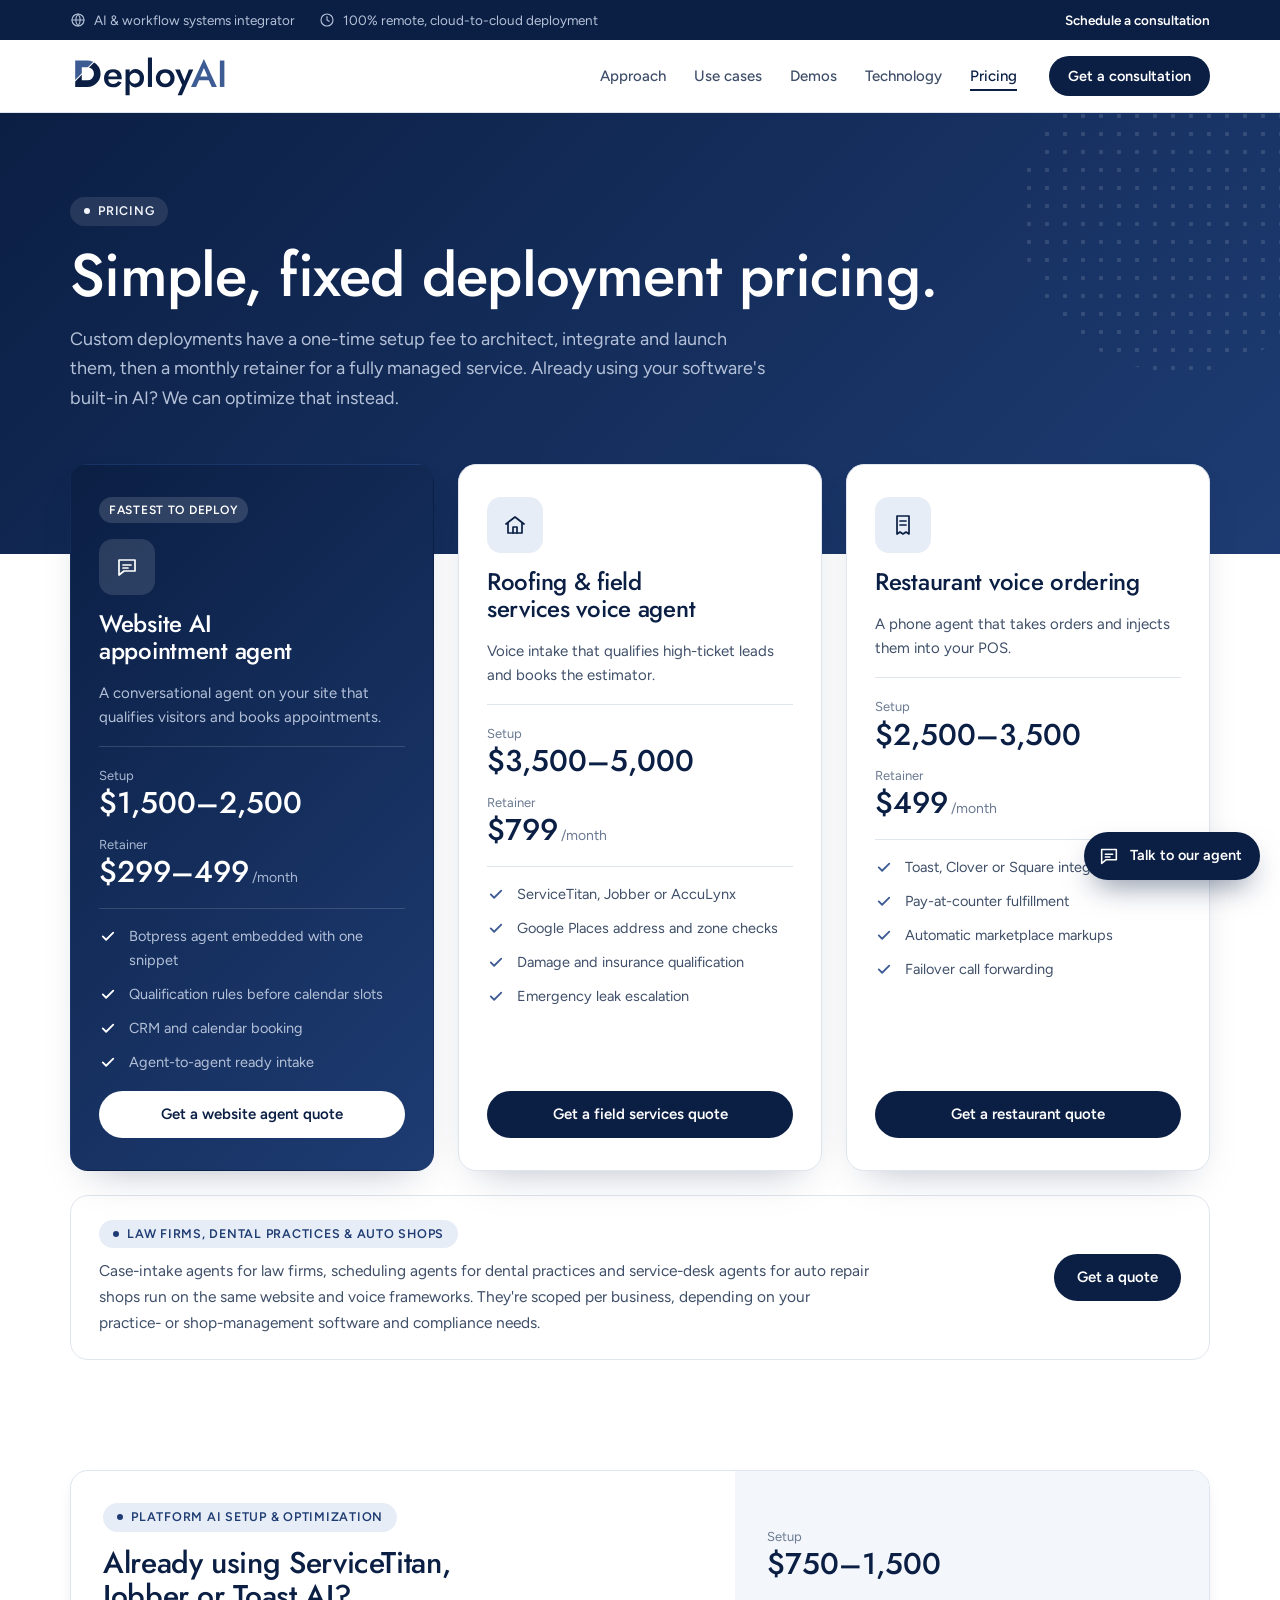
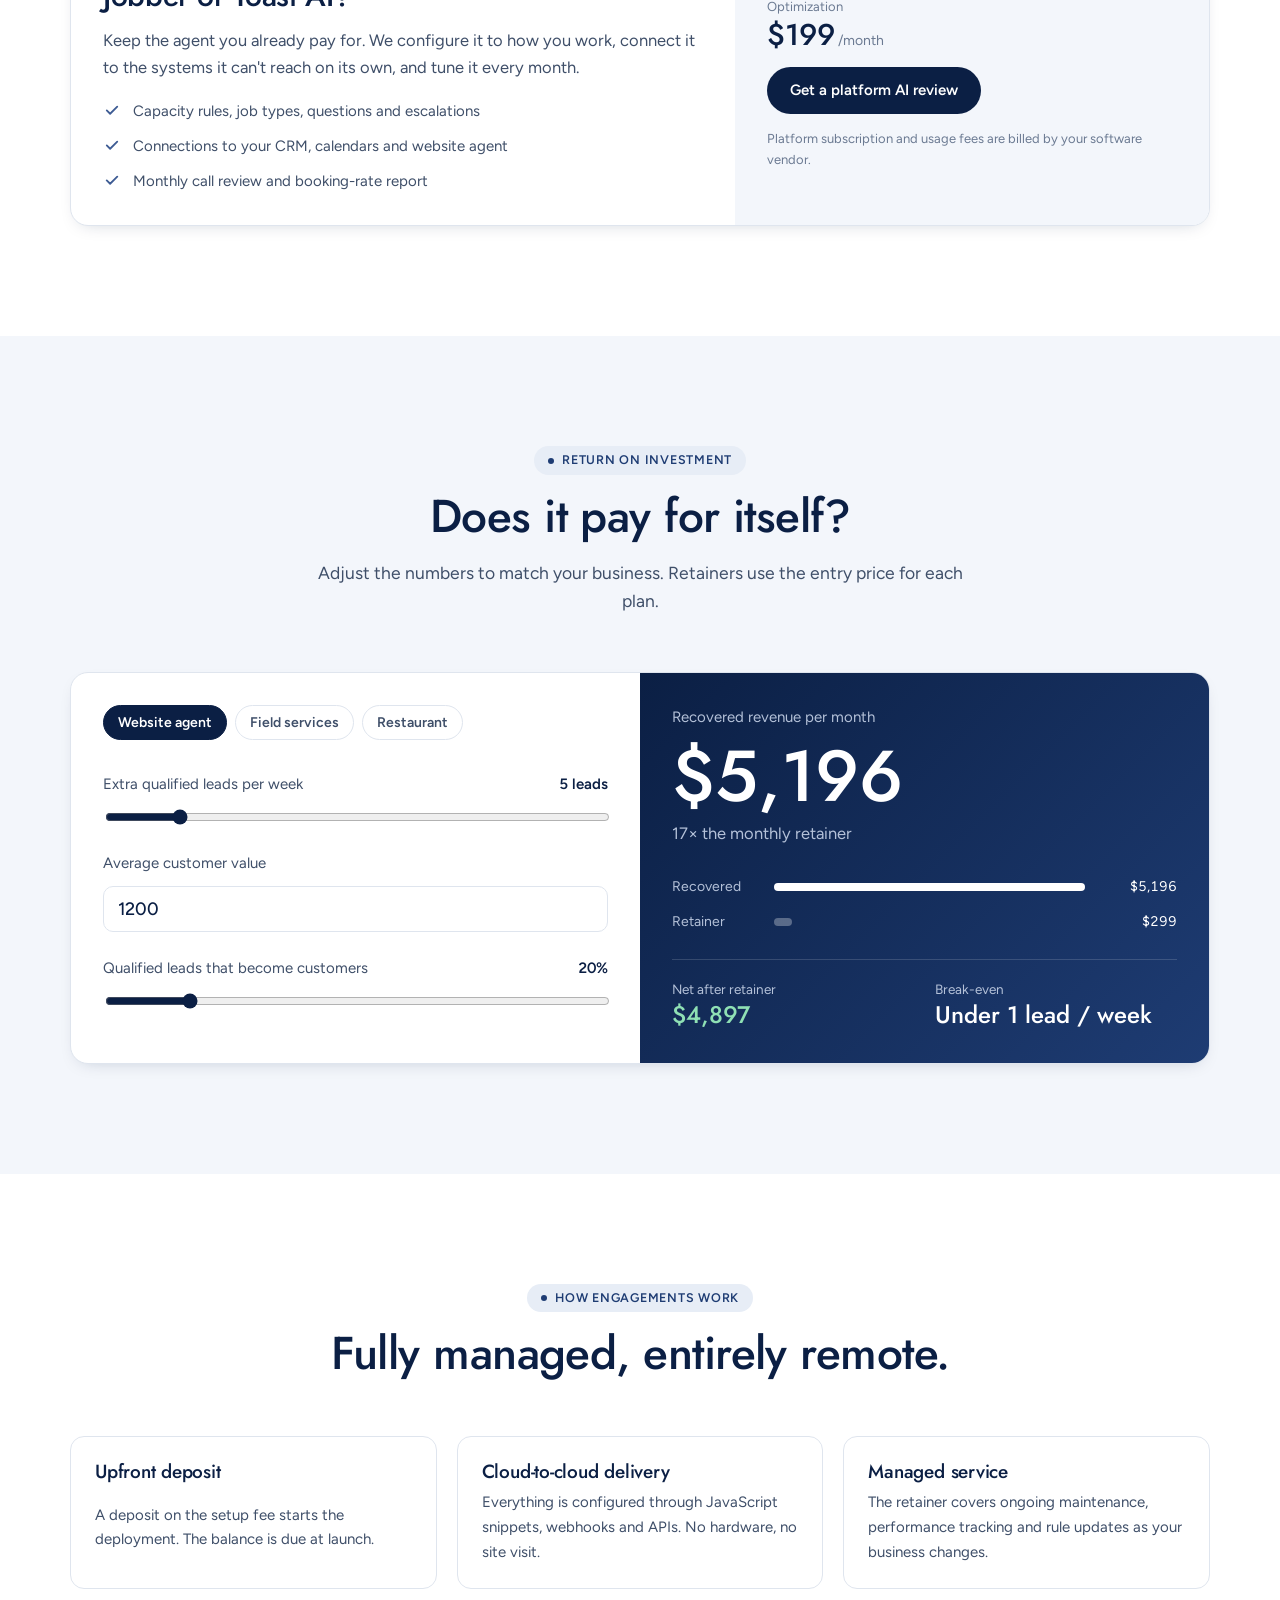
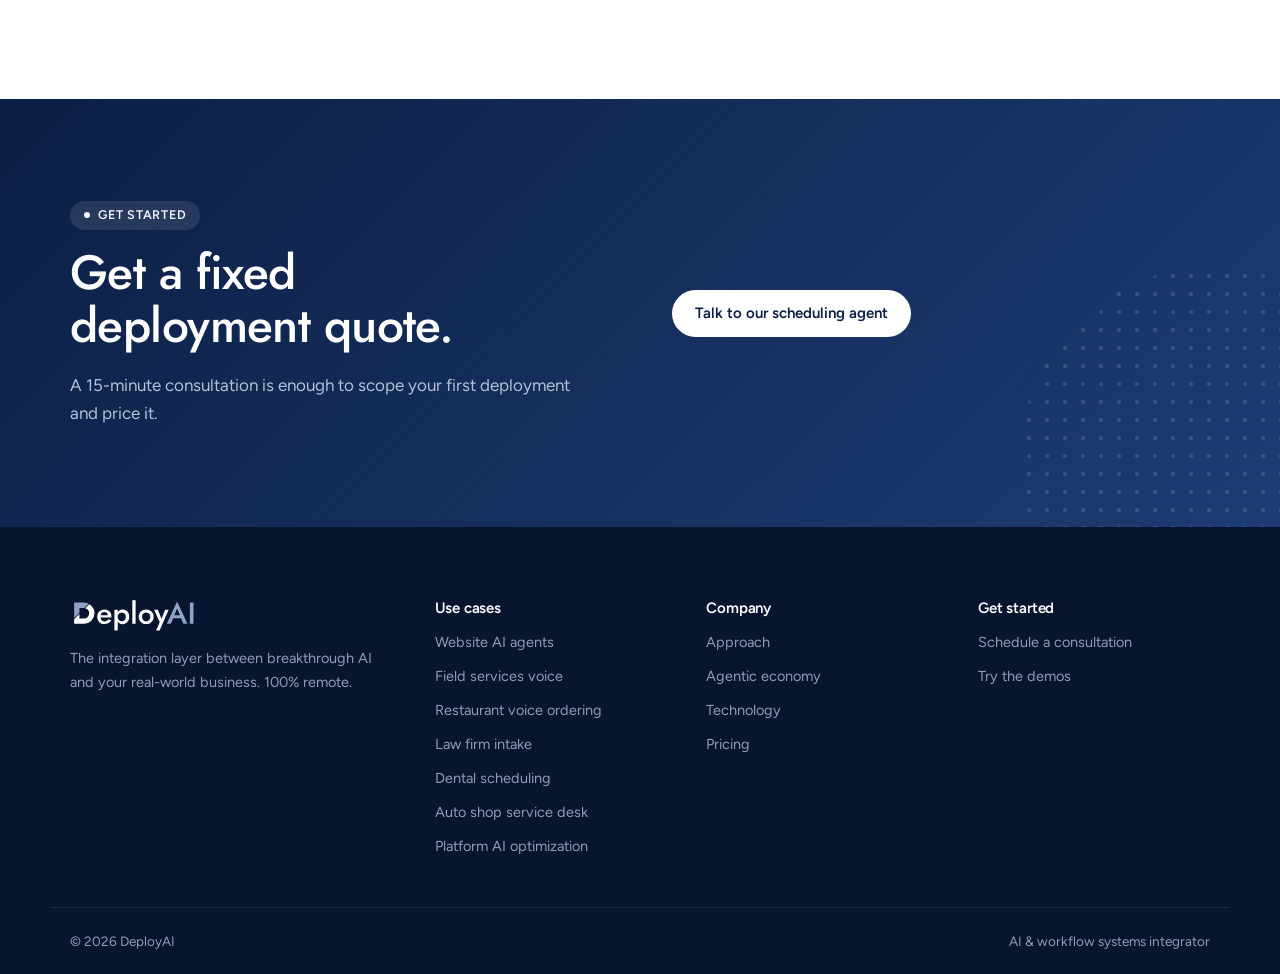
==== commit fc46d961: "Add law firm, dental and auto shop industry examples" ====
--- a/pricing.html
+++ b/pricing.html
@@ -39,6 +39,8 @@
   <symbol id="i-globe" viewBox="0 0 24 24"><circle cx="12" cy="12" r="9"/><path d="M3 12h18M12 3a14 14 0 0 1 0 18M12 3a14 14 0 0 0 0 18"/></symbol>
   <symbol id="i-down" viewBox="0 0 24 24"><path d="M12 4v16M6 14l6 6 6-6"/></symbol>
   <symbol id="i-voicemail" viewBox="0 0 24 24"><circle cx="6.5" cy="12" r="3.5"/><circle cx="17.5" cy="12" r="3.5"/><path d="M6.5 15.5h11"/></symbol>
+  <symbol id="i-scale" viewBox="0 0 24 24"><path d="M12 3v17M7 20h10M4 7h16M4 7l-2.5 6a2.5 2.5 0 0 0 5 0zM20 7l-2.5 6a2.5 2.5 0 0 0 5 0z"/></symbol>
+  <symbol id="i-wrench" viewBox="0 0 24 24"><path d="M14.7 6.3a4 4 0 0 0 5.2 5.2l-9.4 9.4a2.1 2.1 0 0 1-3-3l9.4-9.4a4 4 0 0 1-2.2-2.2zM14.7 6.3A4 4 0 0 1 19.5 3l-2.6 2.6.4 1.8 1.8.4L21 5.2a4 4 0 0 1-1.1 6.3"/></symbol><symbol id="i-tooth" viewBox="0 0 24 24"><path d="M7.5 3C5 3 3.5 5 3.5 7.5c0 3 1.5 4 2 7 .4 2.5 1 6.5 2.5 6.5s1.5-4 4-4 2.5 4 4 4 2.1-4 2.5-6.5c.5-3 2-4 2-7C20.5 5 19 3 16.5 3c-2 0-2.5 1-4.5 1s-2.5-1-4.5-1z"/></symbol>
 </svg>
 
 <div class="topbar"><div class="wrap">
@@ -122,6 +124,10 @@
         <a class="btn btn-navy" href="index.html#book">Get a restaurant quote</a>
       </article>
     </div>
+    <div class="more-ind">
+      <div><span class="pill">Law firms, dental practices &amp; auto shops</span><p>Case-intake agents for law firms, scheduling agents for dental practices and service-desk agents for auto repair shops run on the same website and voice frameworks. They're scoped per business, depending on your practice- or shop-management software and compliance needs.</p></div>
+      <a class="btn btn-navy" href="index.html#book">Get a quote</a>
+    </div>
   </div>
 </section>
 
@@ -212,7 +218,7 @@
 <footer>
   <div class="wrap top">
     <div class="about"><a class="logo" href="index.html" aria-label="DeployAI home"><svg class="logo-svg" aria-hidden="true" focusable="false" xmlns="http://www.w3.org/2000/svg" viewBox="-6.0 -82.0 422.9 106.0"><defs><clipPath id="Afheavyw"><path d="M0 0H52L0 52Z"/></clipPath><clipPath id="Bfheavyw"><path d="M55 0H200V200H0V55Z"/></clipPath></defs><g transform="translate(-3.02 -78.08) scale(1.3462)"><path fill-rule="evenodd" d="M8 6H32A26 26 0 0 1 32 58H8ZM21 19H32A13 13 0 0 1 32 45H21Z" fill="#8EA3C7" clip-path="url(#Afheavyw)"/><path fill-rule="evenodd" d="M8 6H32A26 26 0 0 1 32 58H8ZM21 19H32A13 13 0 0 1 32 45H21Z" fill="#FFFFFF" clip-path="url(#Bfheavyw)"/></g><path d="M97.025 1.0Q104.97500000000001 1.0 110.70000000000002 -2.125Q116.42500000000001 -5.25 120.05000000000001 -11.450000000000001L110.72500000000001 -15.225000000000001Q108.55000000000001 -11.525 105.25000000000001 -9.7Q101.95000000000002 -7.875 97.525 -7.875Q93.32500000000002 -7.875 90.38750000000002 -9.7Q87.45000000000002 -11.525 85.93750000000001 -14.9875Q84.42500000000001 -18.45 84.45000000000002 -23.375Q84.525 -28.400000000000002 86.03750000000001 -31.800000000000004Q87.55000000000001 -35.2 90.41250000000001 -36.975Q93.275 -38.75 97.4 -38.75Q100.82500000000002 -38.75 103.36250000000001 -37.25Q105.9 -35.75 107.3375 -33.075Q108.775 -30.400000000000002 108.775 -26.725Q108.775 -26.025000000000002 108.45 -24.987500000000004Q108.125 -23.950000000000003 107.75 -23.35L111.10000000000001 -27.950000000000003H79.95000000000002V-20.5H120.35000000000001Q120.4 -20.925 120.4375 -21.8Q120.47500000000001 -22.675 120.47500000000001 -23.525000000000002Q120.47500000000001 -30.875 117.76250000000002 -36.1375Q115.05000000000001 -41.400000000000006 109.92500000000001 -44.2Q104.80000000000001 -47.0 97.525 -47.0Q90.22500000000001 -47.0 84.8125 -44.0375Q79.4 -41.075 76.4375 -35.6875Q73.47500000000001 -30.3 73.47500000000001 -23.0Q73.47500000000001 -15.8 76.4 -10.412500000000001Q79.325 -5.025 84.65 -2.0125Q89.97500000000001 1.0 97.025 1.0Z" fill="#FFFFFF" transform="translate(10.68 0)"/><path d="M141.375 22.0V-46.0H130.5V22.0ZM179.5 -23.0Q179.5 -30.75 176.3875 -36.1375Q173.275 -41.525000000000006 168.2 -44.3875Q163.125 -47.25 157.075 -47.25Q151.25 -47.25 146.9 -44.2875Q142.55 -41.325 140.16250000000002 -35.9125Q137.775 -30.5 137.775 -23.0Q137.775 -15.600000000000001 140.16250000000002 -10.137500000000001Q142.55 -4.675 146.9 -1.7125Q151.25 1.25 157.075 1.25Q163.125 1.25 168.2 -1.6125000000000003Q173.275 -4.4750000000000005 176.3875 -9.912500000000001Q179.5 -15.350000000000001 179.5 -23.0ZM168.275 -23.0Q168.275 -18.400000000000002 166.3875 -15.175Q164.5 -11.950000000000001 161.375 -10.287500000000001Q158.25 -8.625 154.45 -8.625Q151.325 -8.625 148.3 -10.2625Q145.275 -11.9 143.325 -15.1125Q141.375 -18.325 141.375 -23.0Q141.375 -27.675 143.325 -30.887500000000003Q145.275 -34.1 148.3 -35.7375Q151.325 -37.375 154.45 -37.375Q158.25 -37.375 161.375 -35.712500000000006Q164.5 -34.050000000000004 166.3875 -30.837500000000002Q168.275 -27.625 168.275 -23.0Z" fill="#FFFFFF" transform="translate(10.68 0)"/><path d="M189.775 -78.0V0.0H200.65V-78.0Z" fill="#FFFFFF" transform="translate(10.68 0)"/><path d="M210.875 -23.0Q210.875 -15.975000000000001 214.1375 -10.537500000000001Q217.4 -5.1000000000000005 223.025 -2.0500000000000003Q228.65 1.0 235.675 1.0Q242.775 1.0 248.3625 -2.0500000000000003Q253.95 -5.1000000000000005 257.2125 -10.537500000000001Q260.475 -15.975000000000001 260.475 -23.0Q260.475 -30.125 257.2125 -35.525000000000006Q253.95 -40.925000000000004 248.3625 -43.97500000000001Q242.775 -47.025000000000006 235.675 -47.025000000000006Q228.65 -47.025000000000006 223.025 -43.97500000000001Q217.4 -40.925000000000004 214.1375 -35.525000000000006Q210.875 -30.125 210.875 -23.0ZM221.975 -23.0Q221.975 -27.3 223.7875 -30.5875Q225.6 -33.875 228.7 -35.7Q231.8 -37.525 235.675 -37.525Q239.55 -37.525 242.65 -35.7Q245.75 -33.875 247.5625 -30.5875Q249.375 -27.3 249.375 -23.0Q249.375 -18.7 247.5625 -15.45Q245.75 -12.200000000000001 242.65 -10.350000000000001Q239.55 -8.5 235.675 -8.5Q231.8 -8.5 228.7 -10.350000000000001Q225.6 -12.200000000000001 223.7875 -15.45Q221.975 -18.7 221.975 -23.0Z" fill="#FFFFFF" transform="translate(10.68 0)"/><path d="M310.02500000000003 -46.0H298.40000000000003L284.00000000000006 -9.925L289.1 -9.625L274.40000000000003 -46.0H262.02500000000003L280.55 -5.375L268.52500000000003 22.0H280.02500000000003Z" fill="#FFFFFF" transform="translate(10.68 0)"/><path d="M319.9 -18.0H356.9L354.65 -27.950000000000003H322.15ZM338.2 -50.2 349.35 -24.225 349.575 -21.3 359.075 0.0H372.45L338.2 -73.875L303.95 0.0H317.325L327.025 -21.925L327.2 -24.525000000000002Z" fill="#8EA3C7" transform="translate(10.68 0)"/><path d="M380.45000000000005 -70.0V0.0H392.45000000000005V-70.0Z" fill="#8EA3C7" transform="translate(10.68 0)"/></svg></a><p>The integration layer between breakthrough AI and your real-world business. 100% remote.</p></div>
-    <div><h4>Use cases</h4><ul><li><a href="index.html#use-cases">Website AI agents</a></li><li><a href="index.html#use-cases">Field services voice</a></li><li><a href="index.html#use-cases">Restaurant voice ordering</a></li><li><a href="index.html#platform-ai">Platform AI optimization</a></li></ul></div>
+    <div><h4>Use cases</h4><ul><li><a href="index.html#use-cases">Website AI agents</a></li><li><a href="index.html#use-cases">Field services voice</a></li><li><a href="index.html#use-cases">Restaurant voice ordering</a></li><li><a href="index.html#use-cases">Law firm intake</a></li><li><a href="index.html#use-cases">Dental scheduling</a></li><li><a href="index.html#use-cases">Auto shop service desk</a></li><li><a href="index.html#platform-ai">Platform AI optimization</a></li></ul></div>
     <div><h4>Company</h4><ul><li><a href="index.html#approach">Approach</a></li><li><a href="index.html#a2a">Agentic economy</a></li><li><a href="index.html#technology">Technology</a></li><li><a href="pricing.html">Pricing</a></li></ul></div>
     <div><h4>Get started</h4><ul><li><a href="index.html#book">Schedule a consultation</a></li><li><a href="index.html#demos">Try the demos</a></li></ul></div>
   </div>
--- a/styles.css
+++ b/styles.css
@@ -445,3 +445,15 @@
 .pc-price small{font-size:14px;color:var(--muted)}
 .pc-price .btn{justify-self:start}
 .pc-note{font-size:13px;color:var(--muted)}
+
+/* ---------- Use cases: website agent + industry grid ---------- */
+.cases-grid{display:grid;grid-template-columns:repeat(3,1fr);gap:24px}
+@media (max-width:1060px){.cases-grid{grid-template-columns:1fr 1fr}}
+@media (max-width:640px){.cases-grid{grid-template-columns:1fr}}
+.case.ind{padding:26px 24px;gap:10px}
+.case.ind h3{font-size:20px}
+.case.ind .tile{width:48px;height:48px;border-radius:12px}
+.case.ind ul{padding-top:12px;gap:7px;font-size:14px}
+.more-ind{margin-top:24px;background:#fff;border:1px solid var(--line);border-radius:18px;padding:24px 28px;display:flex;align-items:center;justify-content:space-between;gap:24px;flex-wrap:wrap}
+.more-ind > div{display:grid;gap:10px;justify-items:start;max-width:70ch}
+.more-ind p{font-size:15.5px}
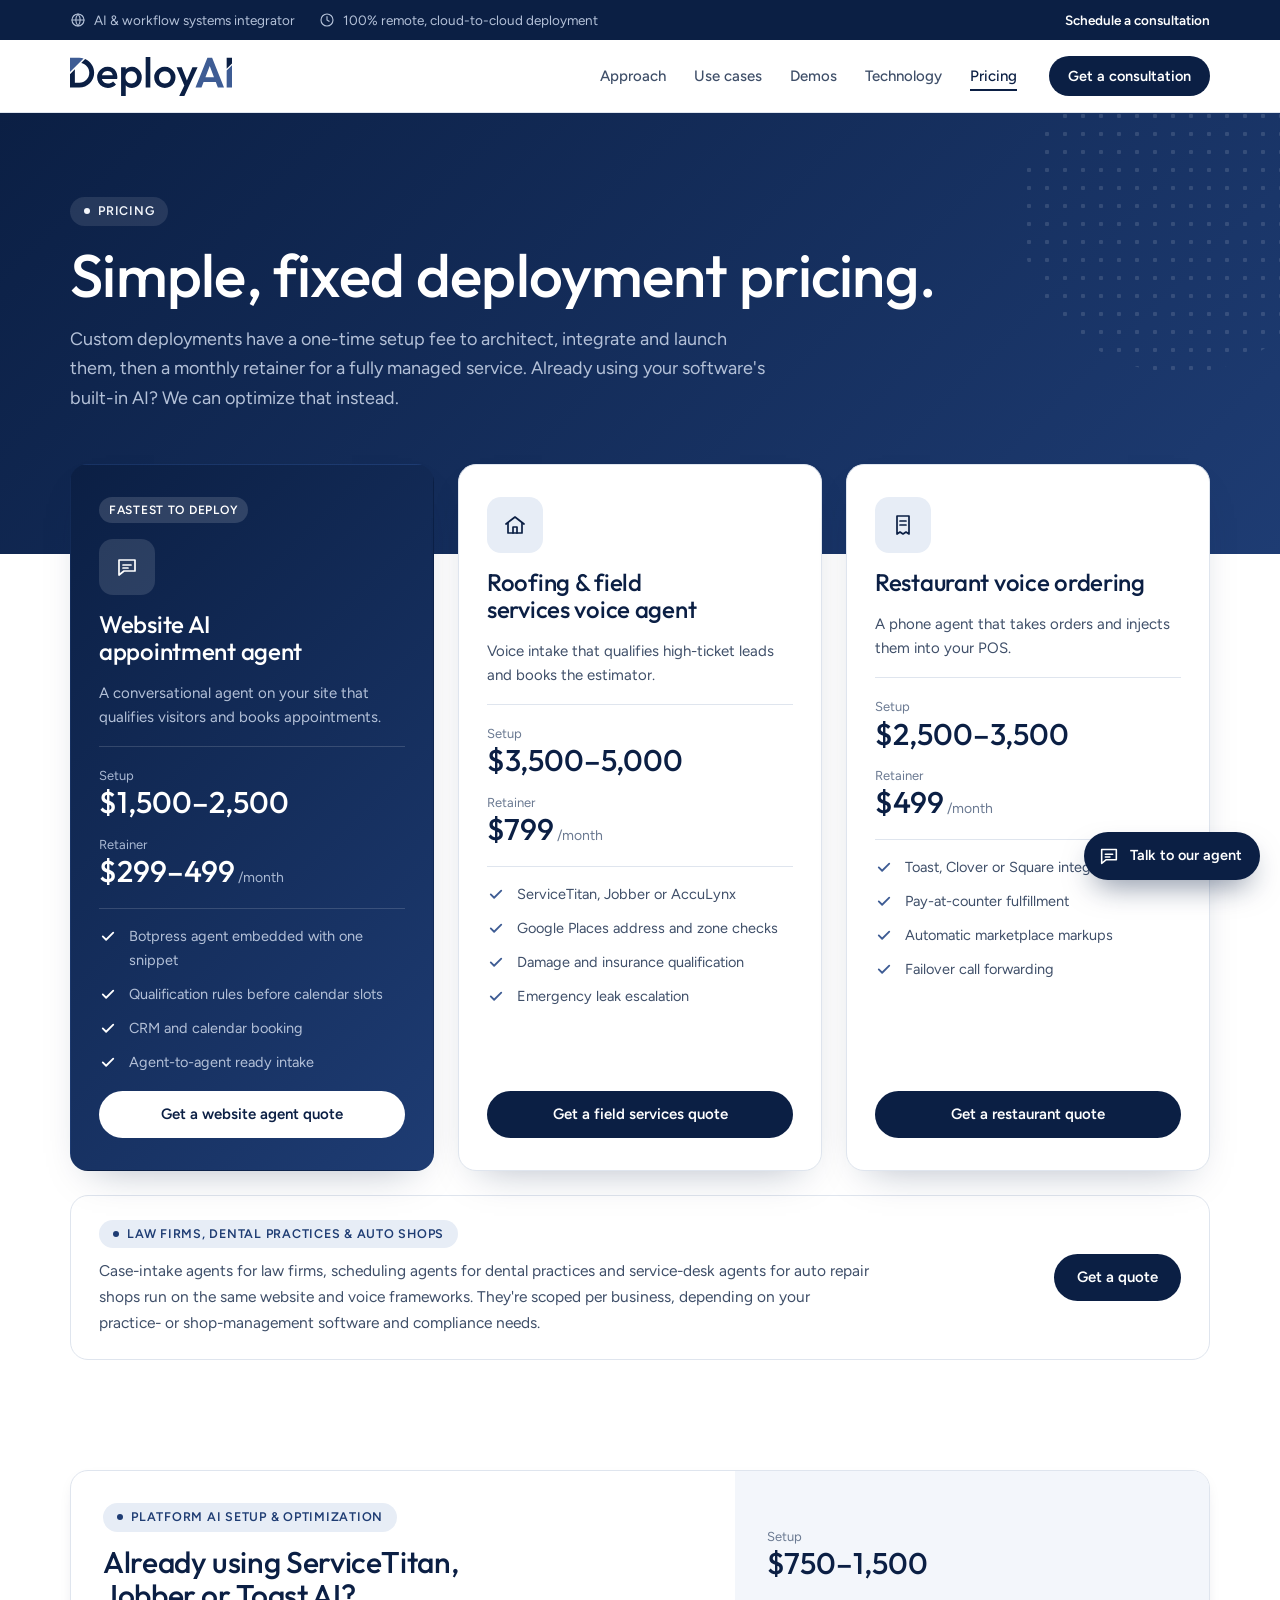
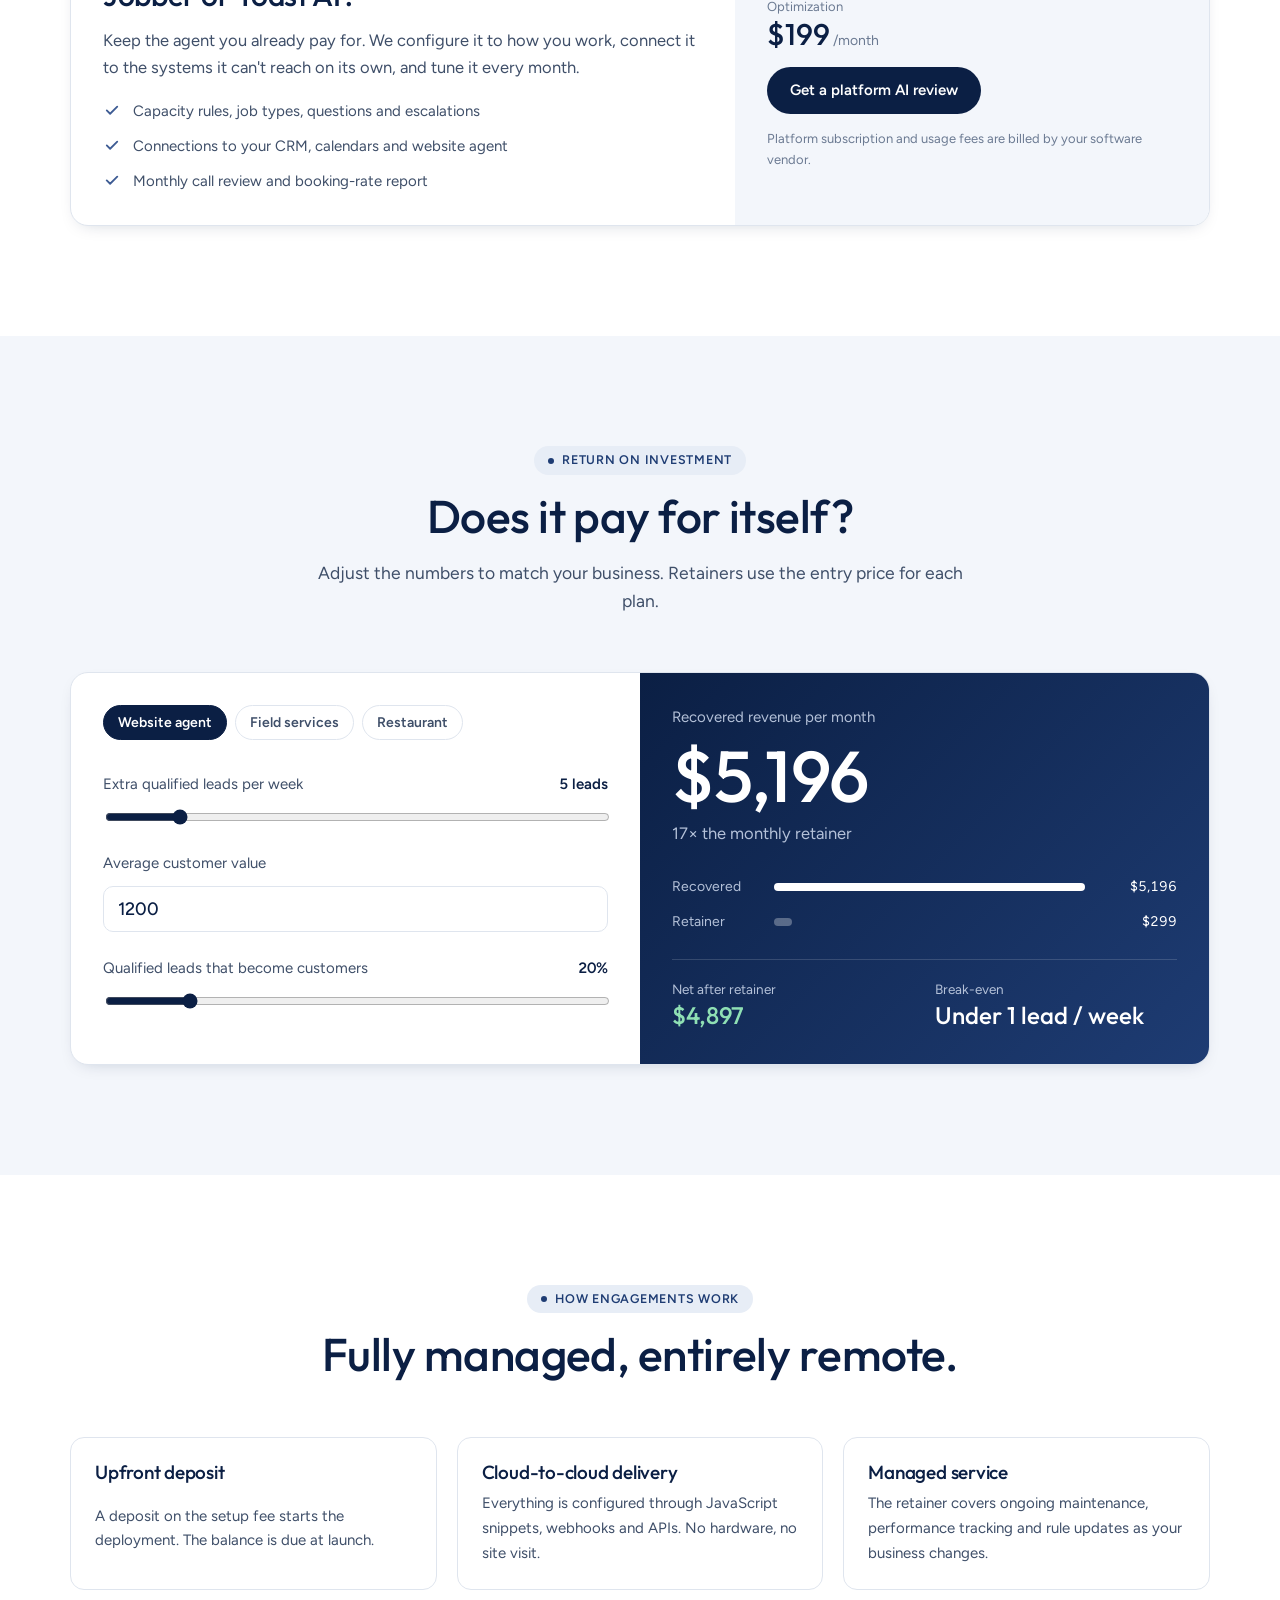
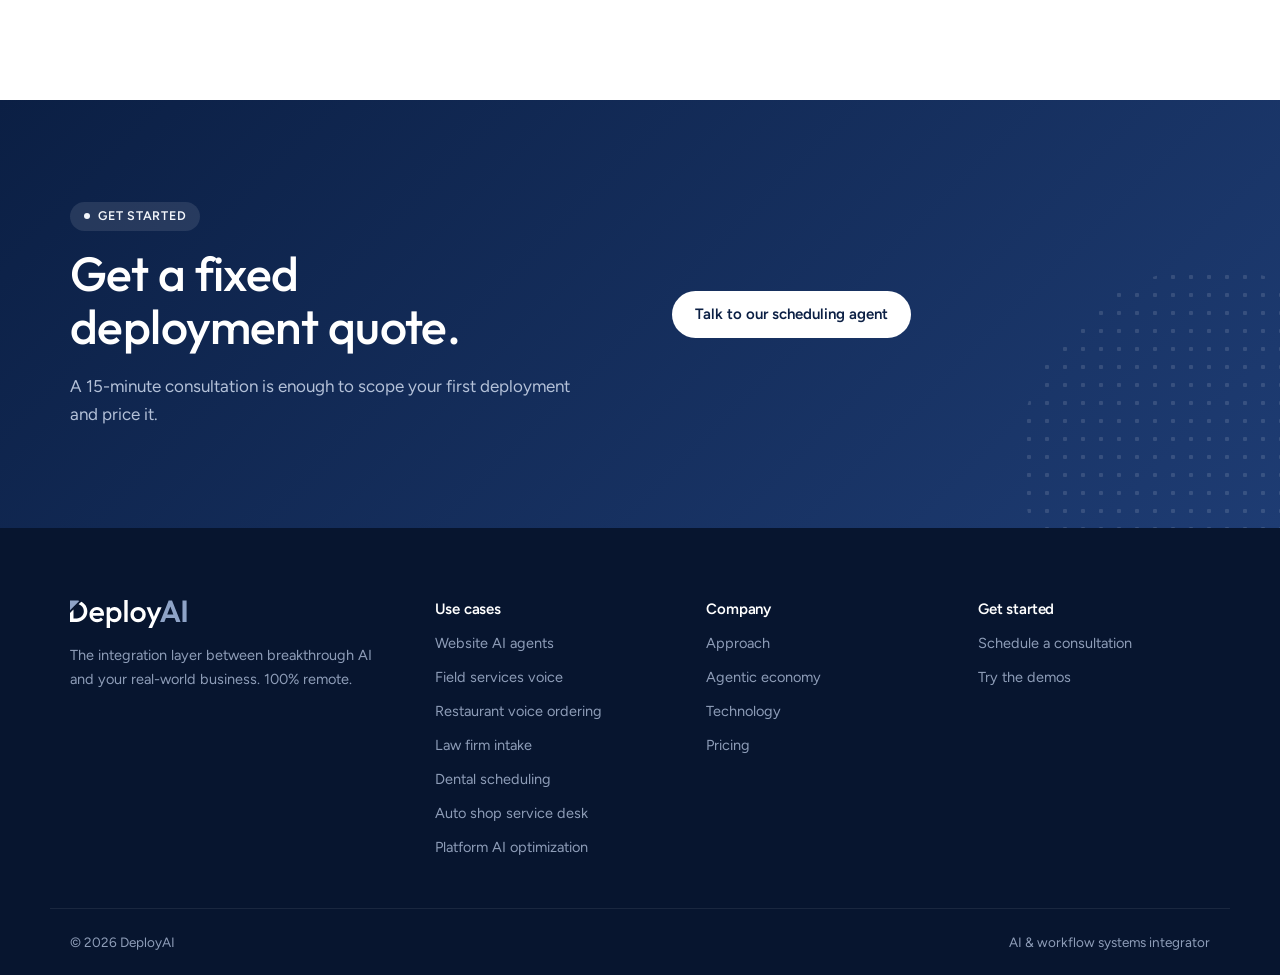
==== commit c87344d7: "New logo (triangle D, Outfit) in header, footer and chat; headings switched to Outfit" ====
--- a/pricing.html
+++ b/pricing.html
@@ -7,7 +7,7 @@
 <meta name="description" content="DeployAI pricing: a one-time setup fee and a monthly retainer for website AI agents and voice agents.">
 <link rel="preconnect" href="https://fonts.googleapis.com">
 <link rel="preconnect" href="https://fonts.gstatic.com" crossorigin>
-<link rel="stylesheet" href="https://fonts.googleapis.com/css2?family=Jost:wght@400..600&family=Figtree:wght@400;500;600&family=Courier+Prime:wght@400;700&display=swap">
+<link rel="stylesheet" href="https://fonts.googleapis.com/css2?family=Outfit:wght@400..600&family=Figtree:wght@400;500;600&family=Courier+Prime:wght@400;700&display=swap">
 <link rel="stylesheet" href="styles.css">
 <link rel="icon" href="favicon.ico" sizes="any">
 <link rel="icon" type="image/svg+xml" href="assets/deployai-mark.svg">
@@ -50,7 +50,7 @@
 </div></div>
 <header class="nav">
   <div class="wrap">
-    <a class="logo" href="index.html" aria-label="DeployAI home"><svg class="logo-svg" aria-hidden="true" focusable="false" xmlns="http://www.w3.org/2000/svg" viewBox="-6.0 -82.0 422.9 106.0"><defs><clipPath id="Anheavy"><path d="M0 0H52L0 52Z"/></clipPath><clipPath id="Bnheavy"><path d="M55 0H200V200H0V55Z"/></clipPath></defs><g transform="translate(-3.02 -78.08) scale(1.3462)"><path fill-rule="evenodd" d="M8 6H32A26 26 0 0 1 32 58H8ZM21 19H32A13 13 0 0 1 32 45H21Z" fill="#3E5C94" clip-path="url(#Anheavy)"/><path fill-rule="evenodd" d="M8 6H32A26 26 0 0 1 32 58H8ZM21 19H32A13 13 0 0 1 32 45H21Z" fill="#0B1F44" clip-path="url(#Bnheavy)"/></g><path d="M97.025 1.0Q104.97500000000001 1.0 110.70000000000002 -2.125Q116.42500000000001 -5.25 120.05000000000001 -11.450000000000001L110.72500000000001 -15.225000000000001Q108.55000000000001 -11.525 105.25000000000001 -9.7Q101.95000000000002 -7.875 97.525 -7.875Q93.32500000000002 -7.875 90.38750000000002 -9.7Q87.45000000000002 -11.525 85.93750000000001 -14.9875Q84.42500000000001 -18.45 84.45000000000002 -23.375Q84.525 -28.400000000000002 86.03750000000001 -31.800000000000004Q87.55000000000001 -35.2 90.41250000000001 -36.975Q93.275 -38.75 97.4 -38.75Q100.82500000000002 -38.75 103.36250000000001 -37.25Q105.9 -35.75 107.3375 -33.075Q108.775 -30.400000000000002 108.775 -26.725Q108.775 -26.025000000000002 108.45 -24.987500000000004Q108.125 -23.950000000000003 107.75 -23.35L111.10000000000001 -27.950000000000003H79.95000000000002V-20.5H120.35000000000001Q120.4 -20.925 120.4375 -21.8Q120.47500000000001 -22.675 120.47500000000001 -23.525000000000002Q120.47500000000001 -30.875 117.76250000000002 -36.1375Q115.05000000000001 -41.400000000000006 109.92500000000001 -44.2Q104.80000000000001 -47.0 97.525 -47.0Q90.22500000000001 -47.0 84.8125 -44.0375Q79.4 -41.075 76.4375 -35.6875Q73.47500000000001 -30.3 73.47500000000001 -23.0Q73.47500000000001 -15.8 76.4 -10.412500000000001Q79.325 -5.025 84.65 -2.0125Q89.97500000000001 1.0 97.025 1.0Z" fill="#0B1F44" transform="translate(10.68 0)"/><path d="M141.375 22.0V-46.0H130.5V22.0ZM179.5 -23.0Q179.5 -30.75 176.3875 -36.1375Q173.275 -41.525000000000006 168.2 -44.3875Q163.125 -47.25 157.075 -47.25Q151.25 -47.25 146.9 -44.2875Q142.55 -41.325 140.16250000000002 -35.9125Q137.775 -30.5 137.775 -23.0Q137.775 -15.600000000000001 140.16250000000002 -10.137500000000001Q142.55 -4.675 146.9 -1.7125Q151.25 1.25 157.075 1.25Q163.125 1.25 168.2 -1.6125000000000003Q173.275 -4.4750000000000005 176.3875 -9.912500000000001Q179.5 -15.350000000000001 179.5 -23.0ZM168.275 -23.0Q168.275 -18.400000000000002 166.3875 -15.175Q164.5 -11.950000000000001 161.375 -10.287500000000001Q158.25 -8.625 154.45 -8.625Q151.325 -8.625 148.3 -10.2625Q145.275 -11.9 143.325 -15.1125Q141.375 -18.325 141.375 -23.0Q141.375 -27.675 143.325 -30.887500000000003Q145.275 -34.1 148.3 -35.7375Q151.325 -37.375 154.45 -37.375Q158.25 -37.375 161.375 -35.712500000000006Q164.5 -34.050000000000004 166.3875 -30.837500000000002Q168.275 -27.625 168.275 -23.0Z" fill="#0B1F44" transform="translate(10.68 0)"/><path d="M189.775 -78.0V0.0H200.65V-78.0Z" fill="#0B1F44" transform="translate(10.68 0)"/><path d="M210.875 -23.0Q210.875 -15.975000000000001 214.1375 -10.537500000000001Q217.4 -5.1000000000000005 223.025 -2.0500000000000003Q228.65 1.0 235.675 1.0Q242.775 1.0 248.3625 -2.0500000000000003Q253.95 -5.1000000000000005 257.2125 -10.537500000000001Q260.475 -15.975000000000001 260.475 -23.0Q260.475 -30.125 257.2125 -35.525000000000006Q253.95 -40.925000000000004 248.3625 -43.97500000000001Q242.775 -47.025000000000006 235.675 -47.025000000000006Q228.65 -47.025000000000006 223.025 -43.97500000000001Q217.4 -40.925000000000004 214.1375 -35.525000000000006Q210.875 -30.125 210.875 -23.0ZM221.975 -23.0Q221.975 -27.3 223.7875 -30.5875Q225.6 -33.875 228.7 -35.7Q231.8 -37.525 235.675 -37.525Q239.55 -37.525 242.65 -35.7Q245.75 -33.875 247.5625 -30.5875Q249.375 -27.3 249.375 -23.0Q249.375 -18.7 247.5625 -15.45Q245.75 -12.200000000000001 242.65 -10.350000000000001Q239.55 -8.5 235.675 -8.5Q231.8 -8.5 228.7 -10.350000000000001Q225.6 -12.200000000000001 223.7875 -15.45Q221.975 -18.7 221.975 -23.0Z" fill="#0B1F44" transform="translate(10.68 0)"/><path d="M310.02500000000003 -46.0H298.40000000000003L284.00000000000006 -9.925L289.1 -9.625L274.40000000000003 -46.0H262.02500000000003L280.55 -5.375L268.52500000000003 22.0H280.02500000000003Z" fill="#0B1F44" transform="translate(10.68 0)"/><path d="M319.9 -18.0H356.9L354.65 -27.950000000000003H322.15ZM338.2 -50.2 349.35 -24.225 349.575 -21.3 359.075 0.0H372.45L338.2 -73.875L303.95 0.0H317.325L327.025 -21.925L327.2 -24.525000000000002Z" fill="#3E5C94" transform="translate(10.68 0)"/><path d="M380.45000000000005 -70.0V0.0H392.45000000000005V-70.0Z" fill="#3E5C94" transform="translate(10.68 0)"/></svg></a>
+    <a class="logo" href="index.html" aria-label="DeployAI home"><svg class="logo-svg" aria-hidden="true" focusable="false" xmlns="http://www.w3.org/2000/svg" viewBox="4.00 -72.00 383.12 92.00"><path fill="#0B1F44" d="M150.2 1Q144.7 1 140.4 -1.35Q137.54 -2.91 135.5 -5.25V20H124.5V-48H135.5V-42.66Q137.59 -45.06 140.5 -46.65Q144.8 -49 150.2 -49Q156.7 -49 161.95 -45.65Q167.2 -42.3 170.25 -36.65Q173.3 -31 173.3 -23.9Q173.3 -16.9 170.25 -11.25Q167.2 -5.6 161.95 -2.3Q156.7 1 150.2 1ZM227.7 1Q220.7 1 215 -2.35Q209.3 -5.7 205.95 -11.4Q202.6 -17.1 202.6 -24.1Q202.6 -31.1 205.95 -36.7Q209.3 -42.3 215 -45.65Q220.7 -49 227.7 -49Q234.8 -49 240.5 -45.7Q246.2 -42.4 249.55 -36.75Q252.9 -31.1 252.9 -24.1Q252.9 -17.1 249.55 -11.4Q246.2 -5.7 240.5 -2.35Q234.8 1 227.7 1ZM93.4 1Q86.2 1 80.45 -2.25Q74.7 -5.5 71.35 -11.2Q68 -16.9 68 -24Q68 -31.1 71.3 -36.75Q74.6 -42.4 80.25 -45.7Q85.9 -49 92.8 -49Q99.5 -49 104.65 -45.9Q109.8 -42.8 112.75 -37.4Q115.7 -32 115.7 -25.1Q115.7 -23.9 115.55 -22.65Q115.4 -21.4 115.1 -19.9H79.29Q79.74 -18.02 80.6 -16.4Q82.4 -13 85.7 -11.15Q89 -9.3 93.3 -9.3Q97 -9.3 100.15 -10.6Q103.3 -11.9 105.5 -14.4L112.5 -7.3Q109 -3.2 104 -1.1Q99 1 93.4 1ZM4 -31.53 15.5 -43.03V-11.5H26C38.98 -11.5 49.5 -22.02 49.5 -35C49.5 -46.43 41.34 -55.95 30.54 -58.06L39.69 -67.22C52.22 -61.89 61 -49.47 61 -35C61 -15.67 45.33 0 26 0H4ZM261.6 20 273.65 -4.83 255.4 -48H267.5L279.8 -16.73L292.8 -48H305L282.7 0.5L273.8 20ZM182.5 0V-72H193.5V0ZM227.7 -9.6Q231.8 -9.6 234.95 -11.45Q238.1 -13.3 239.85 -16.6Q241.6 -19.9 241.6 -24.1Q241.6 -28.3 239.8 -31.5Q238 -34.7 234.9 -36.55Q231.8 -38.4 227.7 -38.4Q223.7 -38.4 220.55 -36.55Q217.4 -34.7 215.65 -31.5Q213.9 -28.3 213.9 -24.1Q213.9 -19.9 215.65 -16.6Q217.4 -13.3 220.55 -11.45Q223.7 -9.6 227.7 -9.6ZM148.4 -9.4Q152.4 -9.4 155.45 -11.25Q158.5 -13.1 160.25 -16.4Q162 -19.7 162 -24Q162 -28.3 160.25 -31.6Q158.5 -34.9 155.45 -36.75Q152.4 -38.6 148.4 -38.6Q144.4 -38.6 141.3 -36.75Q138.2 -34.9 136.5 -31.6Q134.8 -28.3 134.8 -24Q134.8 -19.7 136.5 -16.4Q138.2 -13.1 141.3 -11.25Q144.4 -9.4 148.4 -9.4ZM387.12 -57.66 373.58 -44.12V-70H387.12ZM79.32 -28.9H104.87Q104.44 -31.02 103.6 -32.7Q102.1 -35.7 99.35 -37.3Q96.6 -38.9 92.6 -38.9Q88.4 -38.9 85.3 -37.1Q82.2 -35.3 80.5 -32.05Q79.74 -30.6 79.32 -28.9Z"/><path fill="#3E5C94" d="M300 0 328.18 -70H339.23L367.31 0H352.87L347.95 -13.04H319.14L314.14 0ZM373.58 0V-39.88L387.12 -53.42V0ZM4 -70H26C29.5 -70 32.87 -69.49 36.06 -68.53L4 -36.47ZM343.66 -24.4 333.64 -50.91 323.48 -24.4Z"/></svg></a>
     <ul>
       <li><a href="index.html#approach">Approach</a></li>
       <li><a href="index.html#use-cases">Use cases</a></li>
@@ -217,7 +217,7 @@
 
 <footer>
   <div class="wrap top">
-    <div class="about"><a class="logo" href="index.html" aria-label="DeployAI home"><svg class="logo-svg" aria-hidden="true" focusable="false" xmlns="http://www.w3.org/2000/svg" viewBox="-6.0 -82.0 422.9 106.0"><defs><clipPath id="Afheavyw"><path d="M0 0H52L0 52Z"/></clipPath><clipPath id="Bfheavyw"><path d="M55 0H200V200H0V55Z"/></clipPath></defs><g transform="translate(-3.02 -78.08) scale(1.3462)"><path fill-rule="evenodd" d="M8 6H32A26 26 0 0 1 32 58H8ZM21 19H32A13 13 0 0 1 32 45H21Z" fill="#8EA3C7" clip-path="url(#Afheavyw)"/><path fill-rule="evenodd" d="M8 6H32A26 26 0 0 1 32 58H8ZM21 19H32A13 13 0 0 1 32 45H21Z" fill="#FFFFFF" clip-path="url(#Bfheavyw)"/></g><path d="M97.025 1.0Q104.97500000000001 1.0 110.70000000000002 -2.125Q116.42500000000001 -5.25 120.05000000000001 -11.450000000000001L110.72500000000001 -15.225000000000001Q108.55000000000001 -11.525 105.25000000000001 -9.7Q101.95000000000002 -7.875 97.525 -7.875Q93.32500000000002 -7.875 90.38750000000002 -9.7Q87.45000000000002 -11.525 85.93750000000001 -14.9875Q84.42500000000001 -18.45 84.45000000000002 -23.375Q84.525 -28.400000000000002 86.03750000000001 -31.800000000000004Q87.55000000000001 -35.2 90.41250000000001 -36.975Q93.275 -38.75 97.4 -38.75Q100.82500000000002 -38.75 103.36250000000001 -37.25Q105.9 -35.75 107.3375 -33.075Q108.775 -30.400000000000002 108.775 -26.725Q108.775 -26.025000000000002 108.45 -24.987500000000004Q108.125 -23.950000000000003 107.75 -23.35L111.10000000000001 -27.950000000000003H79.95000000000002V-20.5H120.35000000000001Q120.4 -20.925 120.4375 -21.8Q120.47500000000001 -22.675 120.47500000000001 -23.525000000000002Q120.47500000000001 -30.875 117.76250000000002 -36.1375Q115.05000000000001 -41.400000000000006 109.92500000000001 -44.2Q104.80000000000001 -47.0 97.525 -47.0Q90.22500000000001 -47.0 84.8125 -44.0375Q79.4 -41.075 76.4375 -35.6875Q73.47500000000001 -30.3 73.47500000000001 -23.0Q73.47500000000001 -15.8 76.4 -10.412500000000001Q79.325 -5.025 84.65 -2.0125Q89.97500000000001 1.0 97.025 1.0Z" fill="#FFFFFF" transform="translate(10.68 0)"/><path d="M141.375 22.0V-46.0H130.5V22.0ZM179.5 -23.0Q179.5 -30.75 176.3875 -36.1375Q173.275 -41.525000000000006 168.2 -44.3875Q163.125 -47.25 157.075 -47.25Q151.25 -47.25 146.9 -44.2875Q142.55 -41.325 140.16250000000002 -35.9125Q137.775 -30.5 137.775 -23.0Q137.775 -15.600000000000001 140.16250000000002 -10.137500000000001Q142.55 -4.675 146.9 -1.7125Q151.25 1.25 157.075 1.25Q163.125 1.25 168.2 -1.6125000000000003Q173.275 -4.4750000000000005 176.3875 -9.912500000000001Q179.5 -15.350000000000001 179.5 -23.0ZM168.275 -23.0Q168.275 -18.400000000000002 166.3875 -15.175Q164.5 -11.950000000000001 161.375 -10.287500000000001Q158.25 -8.625 154.45 -8.625Q151.325 -8.625 148.3 -10.2625Q145.275 -11.9 143.325 -15.1125Q141.375 -18.325 141.375 -23.0Q141.375 -27.675 143.325 -30.887500000000003Q145.275 -34.1 148.3 -35.7375Q151.325 -37.375 154.45 -37.375Q158.25 -37.375 161.375 -35.712500000000006Q164.5 -34.050000000000004 166.3875 -30.837500000000002Q168.275 -27.625 168.275 -23.0Z" fill="#FFFFFF" transform="translate(10.68 0)"/><path d="M189.775 -78.0V0.0H200.65V-78.0Z" fill="#FFFFFF" transform="translate(10.68 0)"/><path d="M210.875 -23.0Q210.875 -15.975000000000001 214.1375 -10.537500000000001Q217.4 -5.1000000000000005 223.025 -2.0500000000000003Q228.65 1.0 235.675 1.0Q242.775 1.0 248.3625 -2.0500000000000003Q253.95 -5.1000000000000005 257.2125 -10.537500000000001Q260.475 -15.975000000000001 260.475 -23.0Q260.475 -30.125 257.2125 -35.525000000000006Q253.95 -40.925000000000004 248.3625 -43.97500000000001Q242.775 -47.025000000000006 235.675 -47.025000000000006Q228.65 -47.025000000000006 223.025 -43.97500000000001Q217.4 -40.925000000000004 214.1375 -35.525000000000006Q210.875 -30.125 210.875 -23.0ZM221.975 -23.0Q221.975 -27.3 223.7875 -30.5875Q225.6 -33.875 228.7 -35.7Q231.8 -37.525 235.675 -37.525Q239.55 -37.525 242.65 -35.7Q245.75 -33.875 247.5625 -30.5875Q249.375 -27.3 249.375 -23.0Q249.375 -18.7 247.5625 -15.45Q245.75 -12.200000000000001 242.65 -10.350000000000001Q239.55 -8.5 235.675 -8.5Q231.8 -8.5 228.7 -10.350000000000001Q225.6 -12.200000000000001 223.7875 -15.45Q221.975 -18.7 221.975 -23.0Z" fill="#FFFFFF" transform="translate(10.68 0)"/><path d="M310.02500000000003 -46.0H298.40000000000003L284.00000000000006 -9.925L289.1 -9.625L274.40000000000003 -46.0H262.02500000000003L280.55 -5.375L268.52500000000003 22.0H280.02500000000003Z" fill="#FFFFFF" transform="translate(10.68 0)"/><path d="M319.9 -18.0H356.9L354.65 -27.950000000000003H322.15ZM338.2 -50.2 349.35 -24.225 349.575 -21.3 359.075 0.0H372.45L338.2 -73.875L303.95 0.0H317.325L327.025 -21.925L327.2 -24.525000000000002Z" fill="#8EA3C7" transform="translate(10.68 0)"/><path d="M380.45000000000005 -70.0V0.0H392.45000000000005V-70.0Z" fill="#8EA3C7" transform="translate(10.68 0)"/></svg></a><p>The integration layer between breakthrough AI and your real-world business. 100% remote.</p></div>
+    <div class="about"><a class="logo" href="index.html" aria-label="DeployAI home"><svg class="logo-svg" aria-hidden="true" focusable="false" xmlns="http://www.w3.org/2000/svg" viewBox="4.00 -72.00 383.12 92.00"><path fill="#FFFFFF" d="M150.2 1Q144.7 1 140.4 -1.35Q137.54 -2.91 135.5 -5.25V20H124.5V-48H135.5V-42.66Q137.59 -45.06 140.5 -46.65Q144.8 -49 150.2 -49Q156.7 -49 161.95 -45.65Q167.2 -42.3 170.25 -36.65Q173.3 -31 173.3 -23.9Q173.3 -16.9 170.25 -11.25Q167.2 -5.6 161.95 -2.3Q156.7 1 150.2 1ZM227.7 1Q220.7 1 215 -2.35Q209.3 -5.7 205.95 -11.4Q202.6 -17.1 202.6 -24.1Q202.6 -31.1 205.95 -36.7Q209.3 -42.3 215 -45.65Q220.7 -49 227.7 -49Q234.8 -49 240.5 -45.7Q246.2 -42.4 249.55 -36.75Q252.9 -31.1 252.9 -24.1Q252.9 -17.1 249.55 -11.4Q246.2 -5.7 240.5 -2.35Q234.8 1 227.7 1ZM93.4 1Q86.2 1 80.45 -2.25Q74.7 -5.5 71.35 -11.2Q68 -16.9 68 -24Q68 -31.1 71.3 -36.75Q74.6 -42.4 80.25 -45.7Q85.9 -49 92.8 -49Q99.5 -49 104.65 -45.9Q109.8 -42.8 112.75 -37.4Q115.7 -32 115.7 -25.1Q115.7 -23.9 115.55 -22.65Q115.4 -21.4 115.1 -19.9H79.29Q79.74 -18.02 80.6 -16.4Q82.4 -13 85.7 -11.15Q89 -9.3 93.3 -9.3Q97 -9.3 100.15 -10.6Q103.3 -11.9 105.5 -14.4L112.5 -7.3Q109 -3.2 104 -1.1Q99 1 93.4 1ZM4 -29.55 15.5 -41.05V-11.5H26C38.98 -11.5 49.5 -22.02 49.5 -35C49.5 -45.85 42.14 -54.99 32.14 -57.69L41.06 -66.6C52.85 -60.97 61 -48.94 61 -35C61 -15.67 45.33 0 26 0H4ZM261.6 20 273.65 -4.83 255.4 -48H267.5L279.8 -16.73L292.8 -48H305L282.7 0.5L273.8 20ZM182.5 0V-72H193.5V0ZM227.7 -9.6Q231.8 -9.6 234.95 -11.45Q238.1 -13.3 239.85 -16.6Q241.6 -19.9 241.6 -24.1Q241.6 -28.3 239.8 -31.5Q238 -34.7 234.9 -36.55Q231.8 -38.4 227.7 -38.4Q223.7 -38.4 220.55 -36.55Q217.4 -34.7 215.65 -31.5Q213.9 -28.3 213.9 -24.1Q213.9 -19.9 215.65 -16.6Q217.4 -13.3 220.55 -11.45Q223.7 -9.6 227.7 -9.6ZM148.4 -9.4Q152.4 -9.4 155.45 -11.25Q158.5 -13.1 160.25 -16.4Q162 -19.7 162 -24Q162 -28.3 160.25 -31.6Q158.5 -34.9 155.45 -36.75Q152.4 -38.6 148.4 -38.6Q144.4 -38.6 141.3 -36.75Q138.2 -34.9 136.5 -31.6Q134.8 -28.3 134.8 -24Q134.8 -19.7 136.5 -16.4Q138.2 -13.1 141.3 -11.25Q144.4 -9.4 148.4 -9.4ZM79.32 -28.9H104.87Q104.44 -31.02 103.6 -32.7Q102.1 -35.7 99.35 -37.3Q96.6 -38.9 92.6 -38.9Q88.4 -38.9 85.3 -37.1Q82.2 -35.3 80.5 -32.05Q79.74 -30.6 79.32 -28.9Z"/><path fill="#8EA3C7" d="M300 0 328.18 -70H339.23L367.31 0H352.87L347.95 -13.04H319.14L314.14 0ZM373.58 0V-70H387.12V0ZM4 -70H26C28.93 -70 31.78 -69.64 34.5 -68.96L4 -38.45ZM343.66 -24.4 333.64 -50.91 323.48 -24.4Z"/></svg></a><p>The integration layer between breakthrough AI and your real-world business. 100% remote.</p></div>
     <div><h4>Use cases</h4><ul><li><a href="index.html#use-cases">Website AI agents</a></li><li><a href="index.html#use-cases">Field services voice</a></li><li><a href="index.html#use-cases">Restaurant voice ordering</a></li><li><a href="index.html#use-cases">Law firm intake</a></li><li><a href="index.html#use-cases">Dental scheduling</a></li><li><a href="index.html#use-cases">Auto shop service desk</a></li><li><a href="index.html#platform-ai">Platform AI optimization</a></li></ul></div>
     <div><h4>Company</h4><ul><li><a href="index.html#approach">Approach</a></li><li><a href="index.html#a2a">Agentic economy</a></li><li><a href="index.html#technology">Technology</a></li><li><a href="pricing.html">Pricing</a></li></ul></div>
     <div><h4>Get started</h4><ul><li><a href="index.html#book">Schedule a consultation</a></li><li><a href="index.html#demos">Try the demos</a></li></ul></div>
--- a/styles.css
+++ b/styles.css
@@ -9,7 +9,7 @@
   --shadow:0 18px 40px -22px rgba(11,31,68,.35);
   --shadow-sm:0 6px 18px -10px rgba(11,31,68,.25);
   --r:14px;
-  --f-display:"Jost","Futura","Avenir Next","Century Gothic",sans-serif;
+  --f-display:"Outfit","Avenir Next","Helvetica Neue",sans-serif;
   --f-body:"Figtree",system-ui,-apple-system,"Segoe UI",sans-serif;
   --f-mono:"Courier Prime","Courier New",Courier,monospace;
   --wrap:1180px;
@@ -415,8 +415,8 @@
 
 /* ---------- G3 logo ---------- */
 .logo{gap:0}
-.logo .logo-svg{display:block;height:40px;width:auto}
-footer .logo .logo-svg{height:32px}
+.logo .logo-svg{display:block;height:39px;width:auto}
+footer .logo .logo-svg{height:28px}
 .chat .top .chat-mark{width:22px;height:22px;flex:none}
 .chat .top span{display:inline-flex;align-items:center;gap:6px}
 
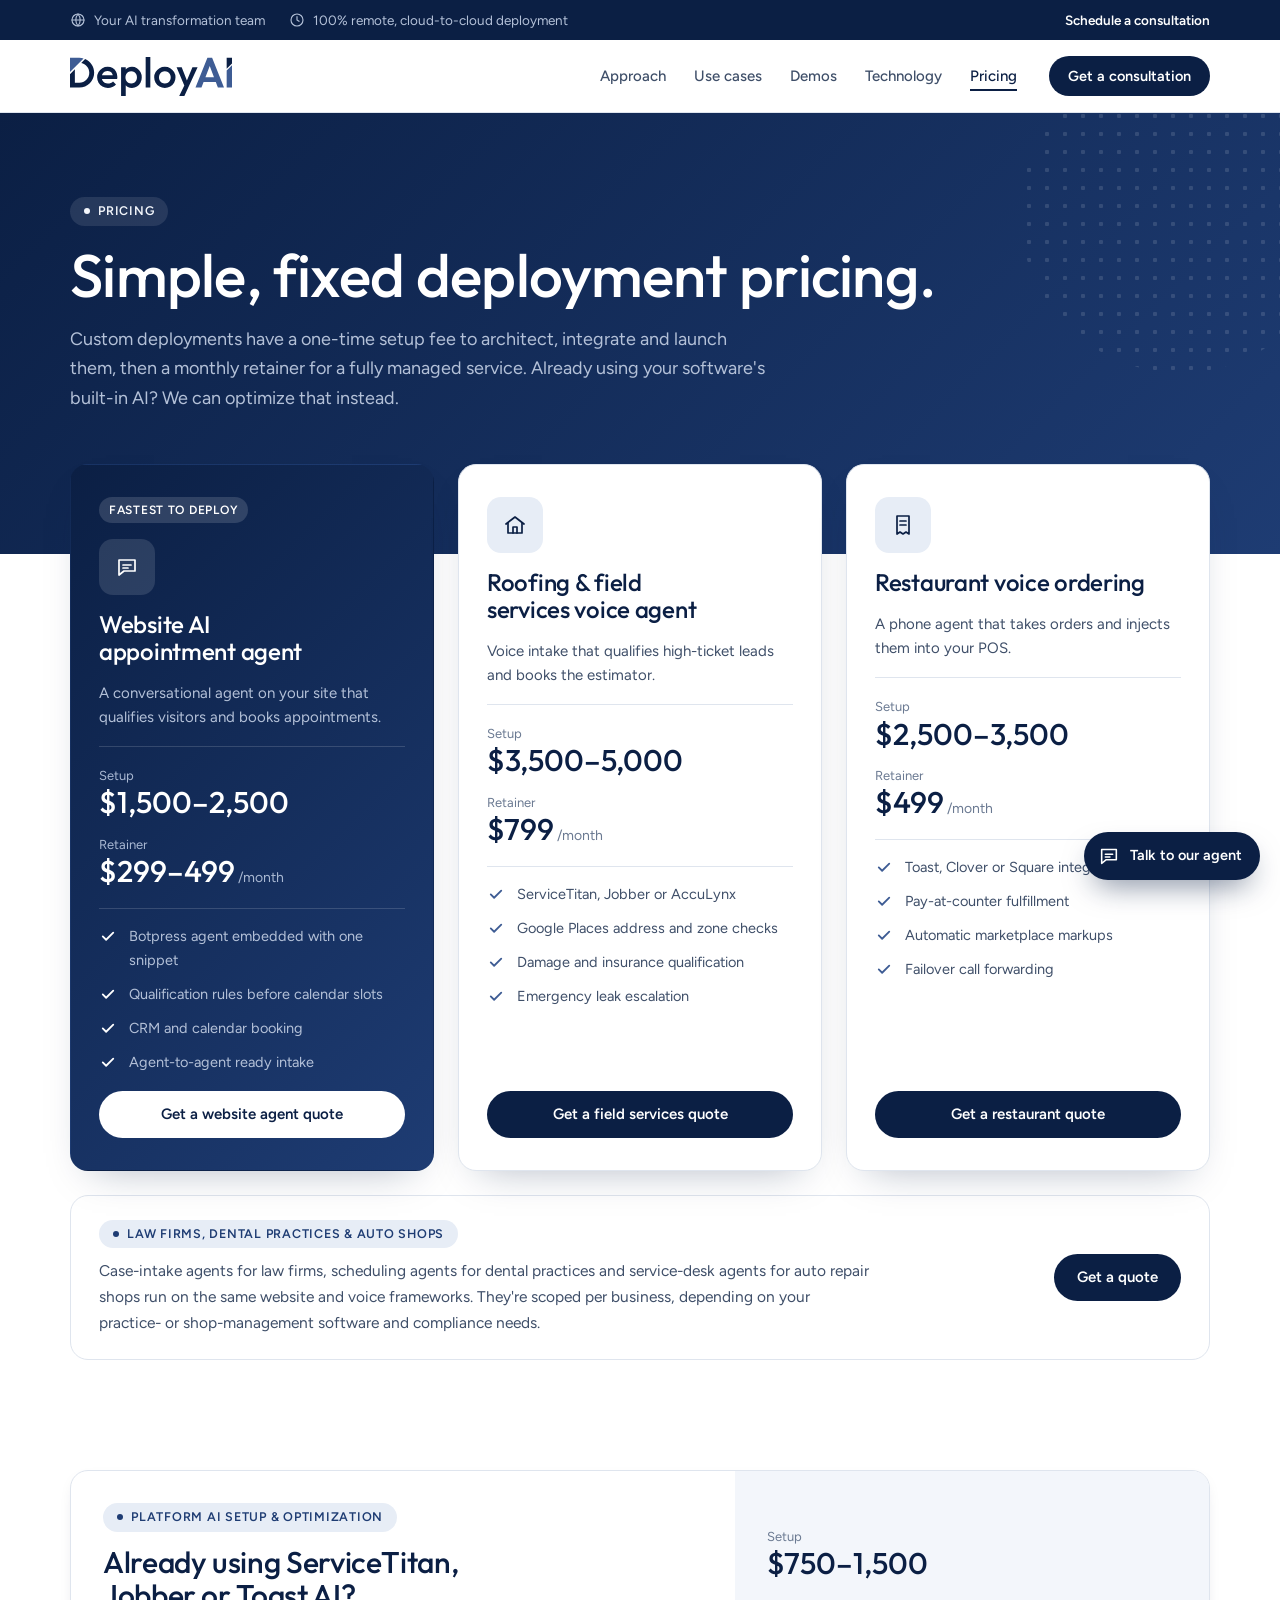
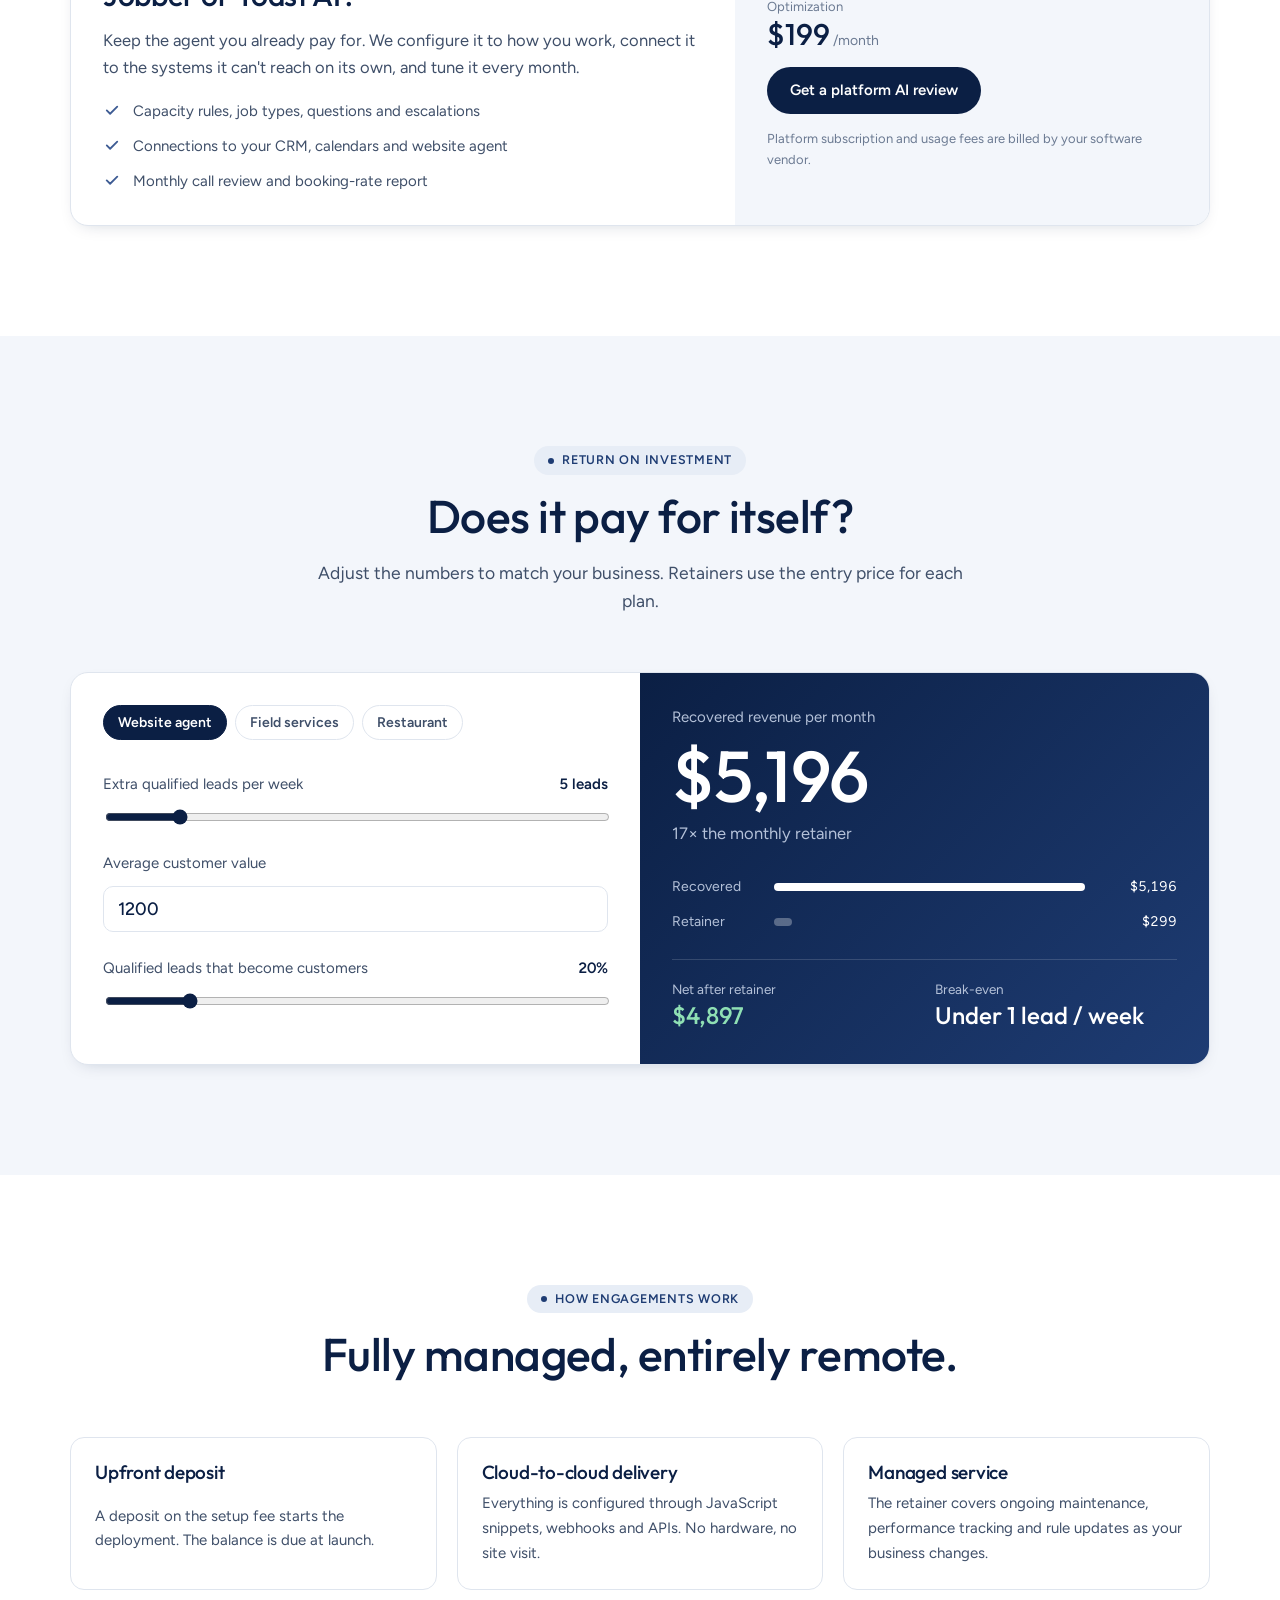
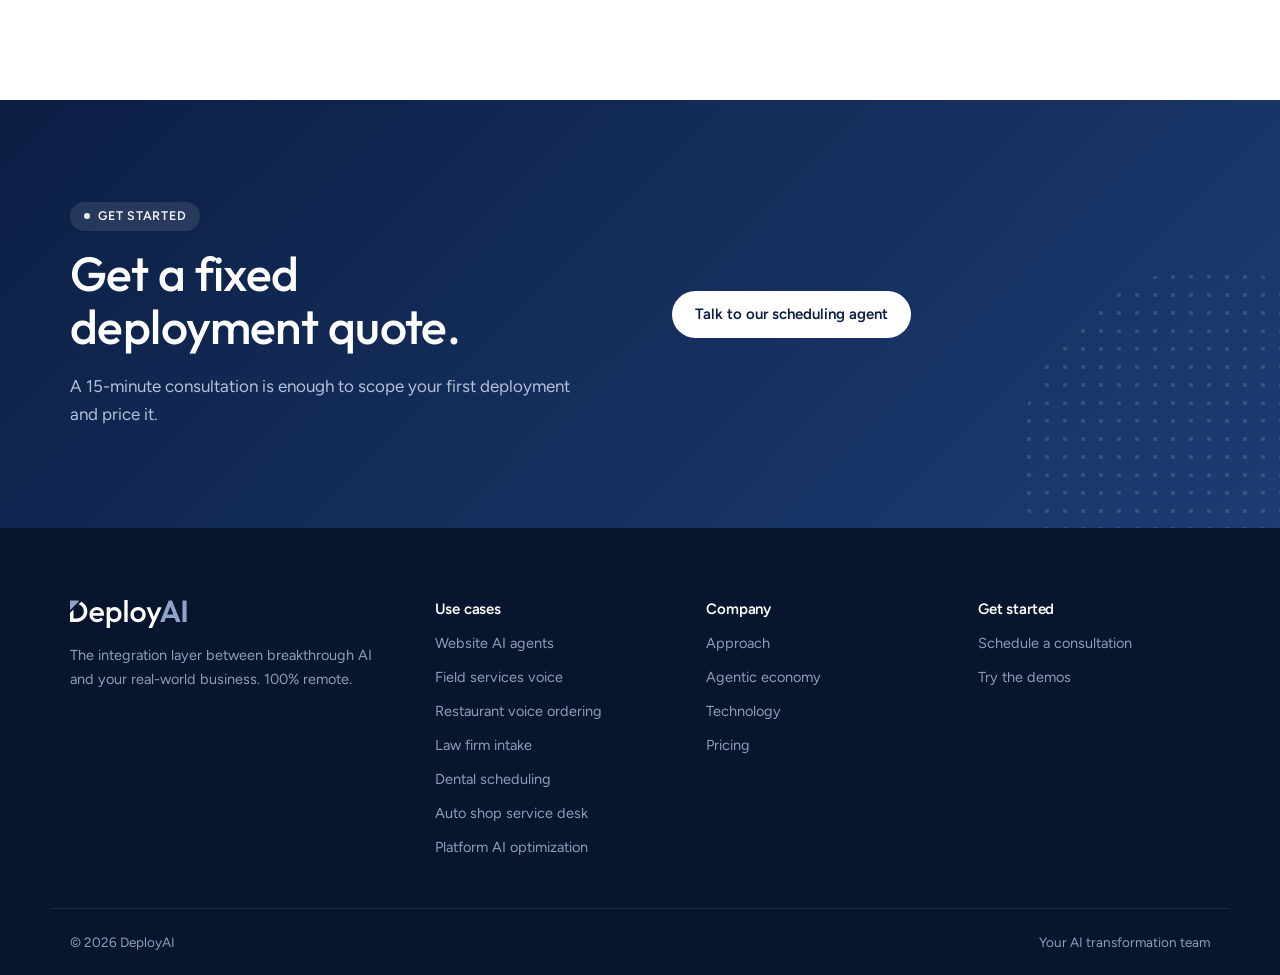
==== commit 5d97f003: "Your AI transformation team copy; navy + steel-cut hero highlight" ====
--- a/pricing.html
+++ b/pricing.html
@@ -44,7 +44,7 @@
 </svg>
 
 <div class="topbar"><div class="wrap">
-  <span><svg class="ic"><use href="#i-globe"/></svg>AI &amp; workflow systems integrator</span>
+  <span><svg class="ic"><use href="#i-globe"/></svg>Your AI transformation team</span>
   <span><svg class="ic"><use href="#i-clock"/></svg>100% remote, cloud-to-cloud deployment</span>
   <a href="index.html#book">Schedule a consultation</a>
 </div></div>
@@ -222,7 +222,7 @@
     <div><h4>Company</h4><ul><li><a href="index.html#approach">Approach</a></li><li><a href="index.html#a2a">Agentic economy</a></li><li><a href="index.html#technology">Technology</a></li><li><a href="pricing.html">Pricing</a></li></ul></div>
     <div><h4>Get started</h4><ul><li><a href="index.html#book">Schedule a consultation</a></li><li><a href="index.html#demos">Try the demos</a></li></ul></div>
   </div>
-  <div class="wrap base"><span>© 2026 DeployAI</span><span>AI &amp; workflow systems integrator</span></div>
+  <div class="wrap base"><span>© 2026 DeployAI</span><span>Your AI transformation team</span></div>
 </footer>
 <a class="launcher" href="index.html#book"><svg class="ic"><use href="#i-chat"/></svg>Talk to our agent</a>
 <script src="deployai.js"></script>
--- a/styles.css
+++ b/styles.css
@@ -64,7 +64,7 @@
 .hero .wrap{position:relative;display:grid;grid-template-columns:1.05fr .95fr;gap:56px;align-items:center;padding-block:80px 150px}
 @media (max-width:960px){.hero .wrap{grid-template-columns:1fr;padding-block:56px 120px}}
 .hero h1{font-size:clamp(38px,5vw,62px);margin-top:20px}
-.hero h1 .hl{background:linear-gradient(transparent 62%,var(--tint-2) 62%);padding-inline:2px}
+.hero h1 .hl{background:linear-gradient(135deg,var(--steel) 0 .3em,transparent .3em .36em,var(--navy) .36em);color:#fff;padding:.02em .22em .1em;margin-left:.04em;border-radius:0;-webkit-box-decoration-break:clone;box-decoration-break:clone}
 .hero .sub{margin-top:22px;font-size:18.5px;max-width:56ch}
 .hero .ctas{display:flex;gap:12px;flex-wrap:wrap;margin-top:34px}
 
